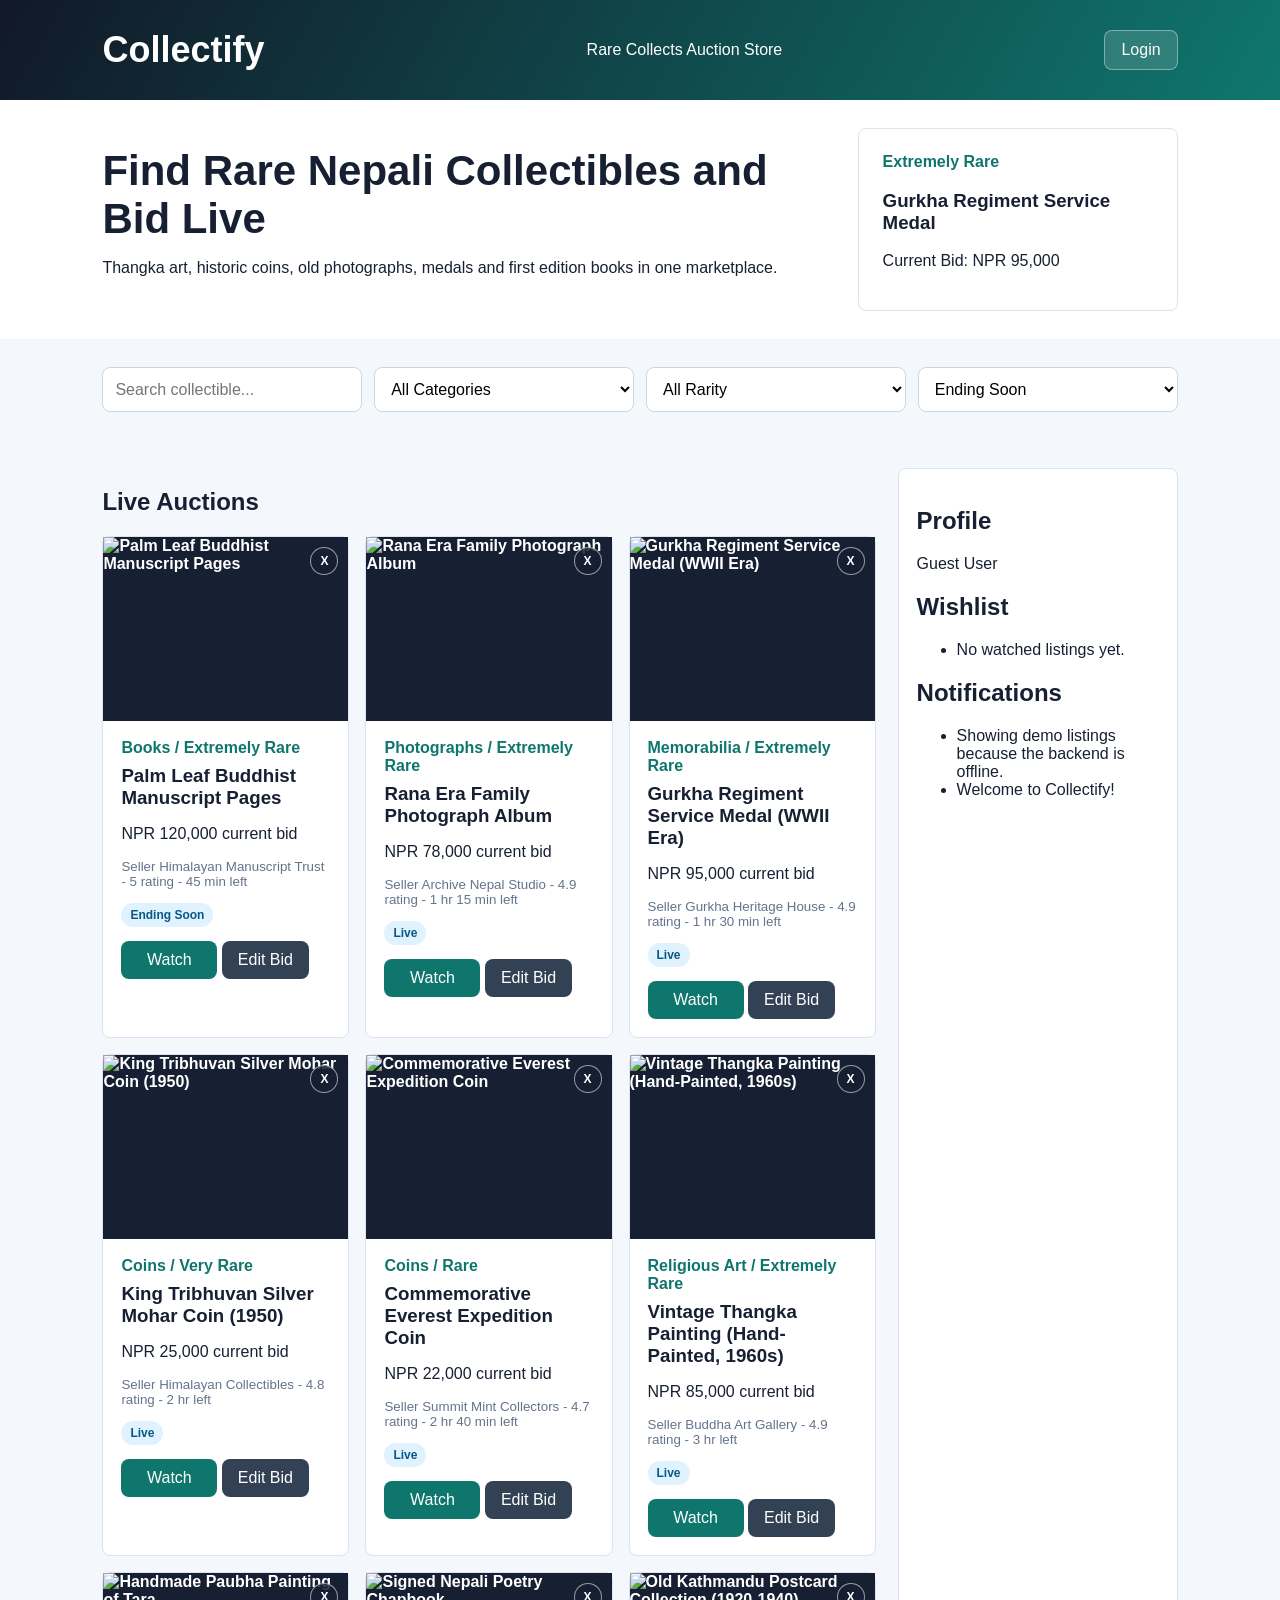
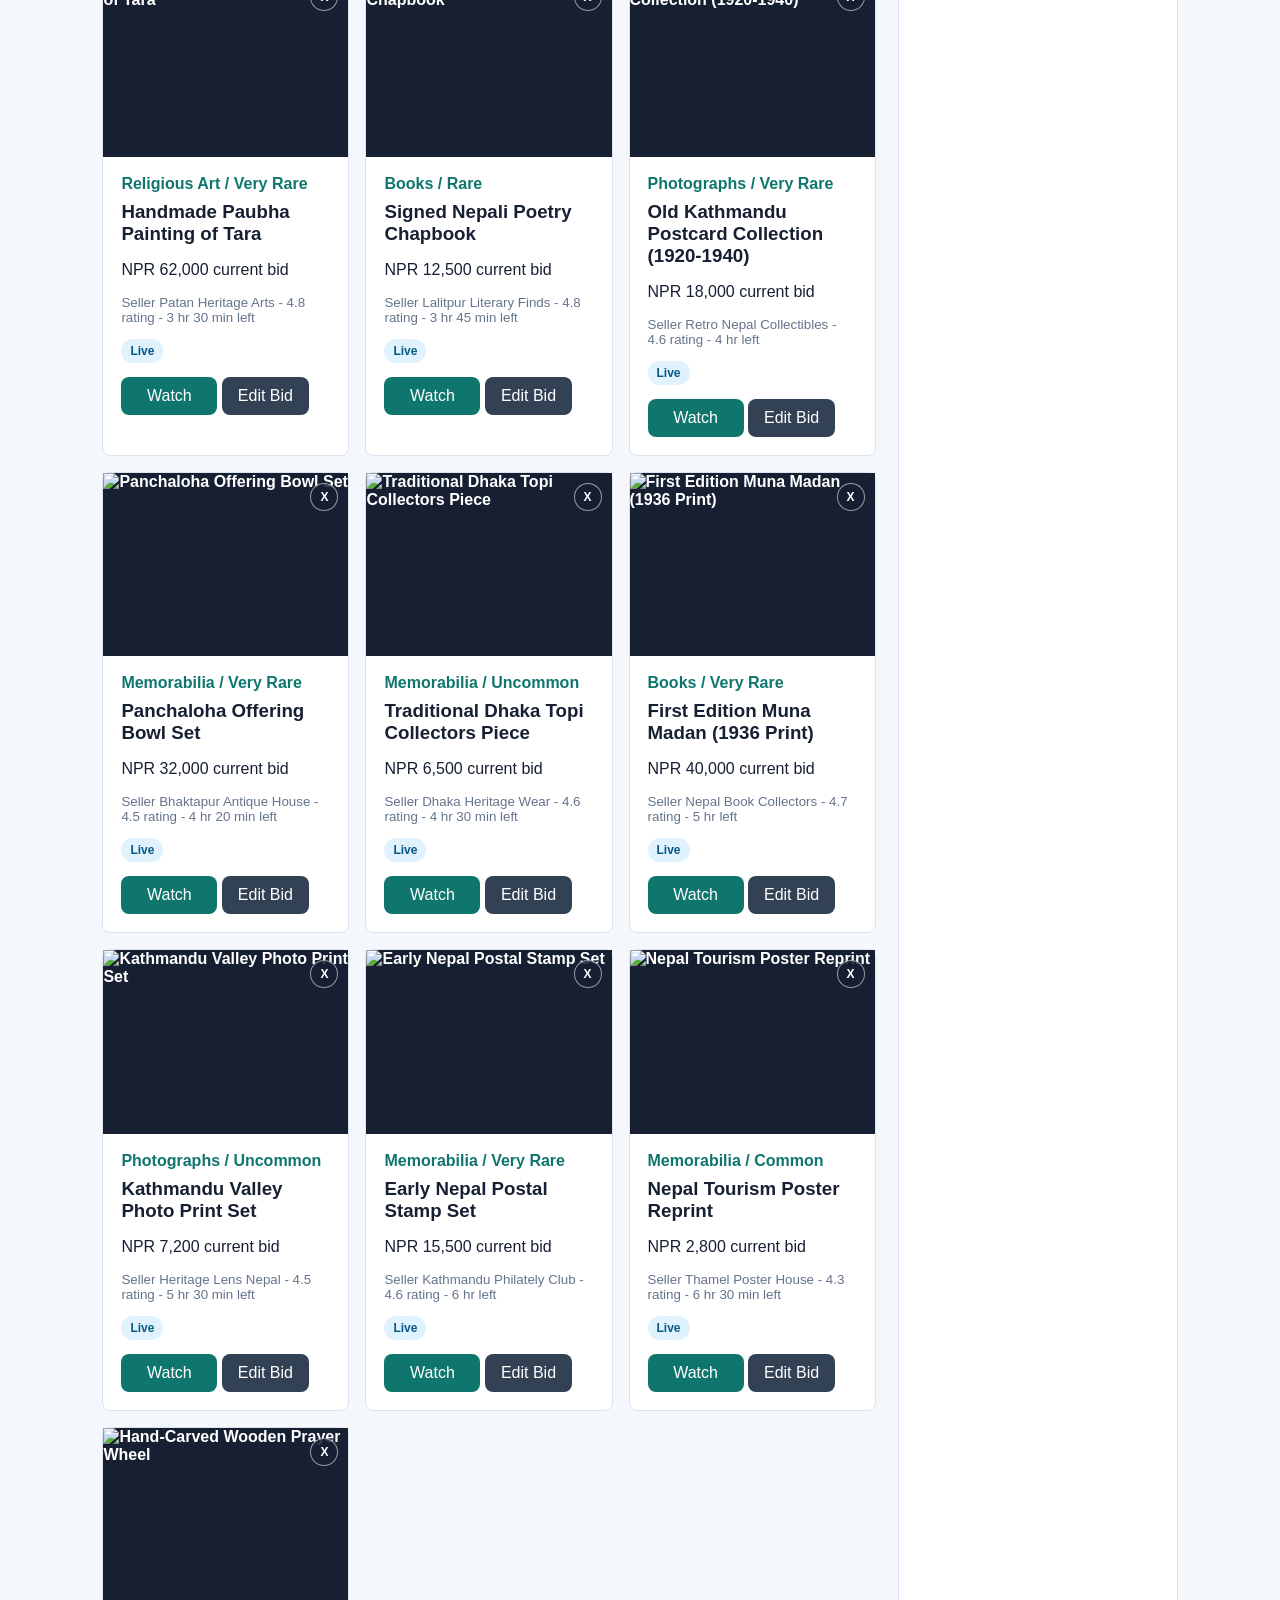
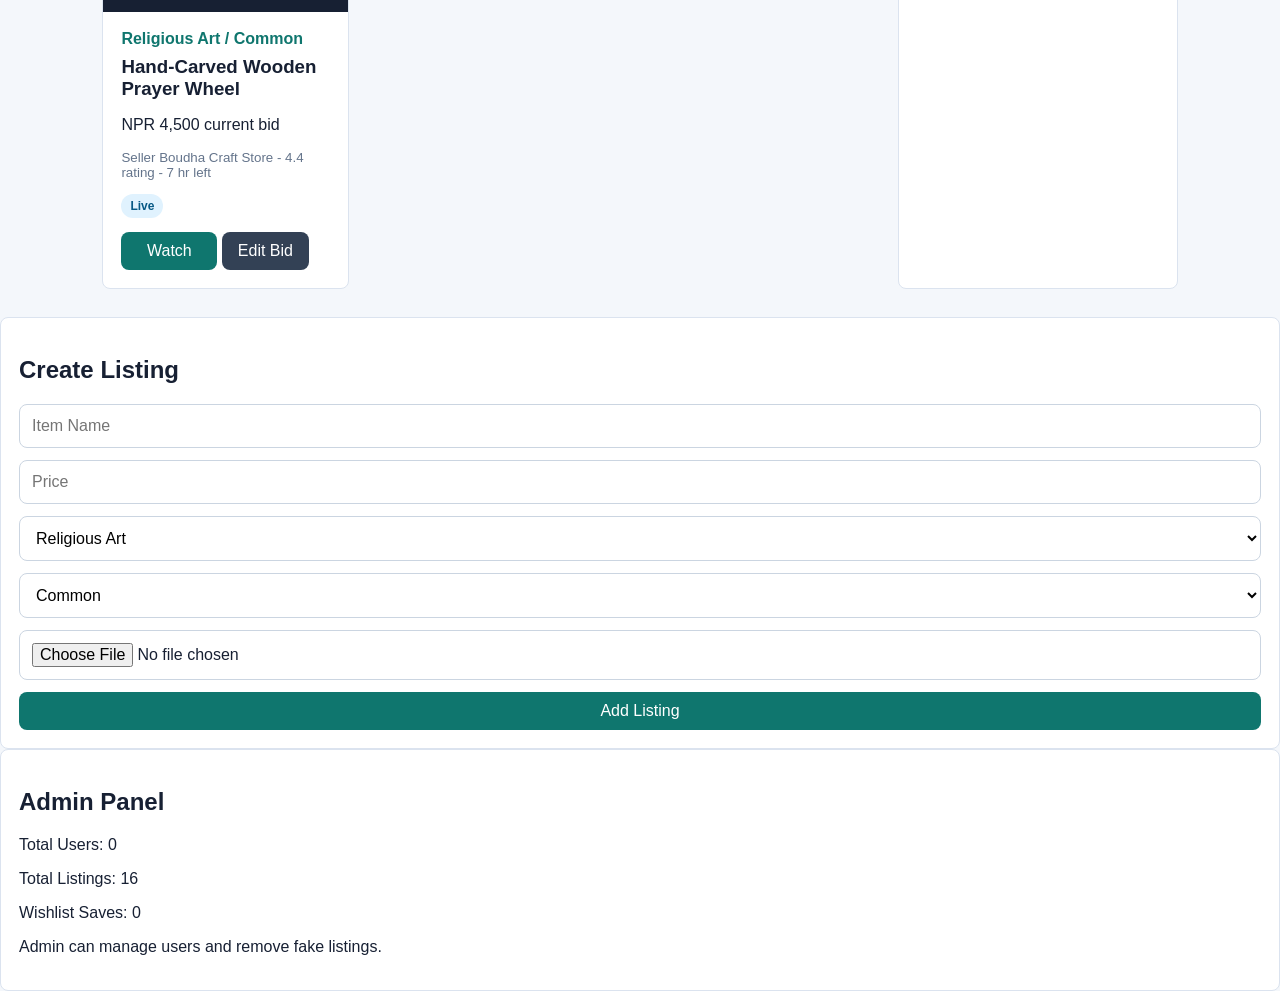
==== index.html @ 2f6dcc1e "Add logout and profile controls" ====
<!DOCTYPE html>
<html lang="en">
<head>
    <meta charset="UTF-8">
    <meta name="viewport" content="width=device-width, initial-scale=1.0">
    <title>Collectify - Rare Collects</title>

    <link rel="stylesheet" href="style.css">
</head>
<body>

    <header>
        <h1>Collectify</h1>
        <p>Rare Collects Auction Store</p>
        <div class="header-actions">
            <a class="nav-link" id="authLink" href="auth.html">Login</a>
            <button class="nav-link logout-button" id="logoutButton" type="button" onclick="logoutUser()" hidden>
                Logout
            </button>
        </div>
    </header>

    <section class="hero">
        <div>
            <h2>Find Rare Nepali Collectibles and Bid Live</h2>
            <p>Thangka art, historic coins, old photographs, medals and first edition books in one marketplace.</p>
        </div>

        <div class="hero-card">
            <span>Extremely Rare</span>
            <h3>Gurkha Regiment Service Medal</h3>
            <p>Current Bid: NPR 95,000</p>
        </div>
    </section>

    <section class="filters">
        <input
            type="text"
            id="searchBox"
            placeholder="Search collectible..."
            onkeyup="showItems()"
        >

        <select id="categoryFilter" onchange="showItems()">
            <option value="All">All Categories</option>
            <option value="Religious Art">Religious Art</option>
            <option value="Coins">Coins</option>
            <option value="Photographs">Photographs</option>
            <option value="Memorabilia">Memorabilia</option>
            <option value="Books">Books</option>
        </select>

        <select id="rarityFilter" onchange="showItems()">
            <option value="All">All Rarity</option>
            <option value="Common">Common</option>
            <option value="Uncommon">Uncommon</option>
            <option value="Rare">Rare</option>
            <option value="Very Rare">Very Rare</option>
            <option value="Extremely Rare">Extremely Rare</option>
        </select>

        <select id="sortFilter" onchange="showItems()">
            <option value="endingSoon">Ending Soon</option>
            <option value="highestBid">Highest Bid</option>
            <option value="topRated">Top Rated Seller</option>
        </select>
    </section>

    <main>
        <section>
            <h2>Live Auctions</h2>
            <div id="itemList" class="grid"></div>
        </section>

        <aside>
            <h2>Profile</h2>
            <p id="profile">Guest User</p>

            <h2>Wishlist</h2>
            <ul id="wishlist"></ul>

            <h2>Notifications</h2>
            <ul id="notifications">
                <li>Welcome to Collectify!</li>
            </ul>
        </aside>
    </main>

    <section class="form-section">
        <h2>Create Listing</h2>

        <form id="listingForm">
            <input
                type="text"
                id="name"
                placeholder="Item Name"
                required
            >

            <input
                type="number"
                id="price"
                placeholder="Price"
                required
            >

            <select id="category">
                <option value="Religious Art">Religious Art</option>
                <option value="Coins">Coins</option>
                <option value="Photographs">Photographs</option>
                <option value="Memorabilia">Memorabilia</option>
                <option value="Books">Books</option>
            </select>

            <select id="rarity">
                <option value="Common">Common</option>
                <option value="Uncommon">Uncommon</option>
                <option value="Rare">Rare</option>
                <option value="Very Rare">Very Rare</option>
                <option value="Extremely Rare">Extremely Rare</option>
            </select>

            <input
                type="file"
                id="image"
                accept="image/*"
            >

            <button type="button" onclick="addItem()">
                Add Listing
            </button>
        </form>
    </section>

    <section class="admin">
        <h2>Admin Panel</h2>
        <p>Total Users: <span id="totalUsers">0</span></p>
        <p>Total Listings: <span id="totalListings">0</span></p>
        <p>Wishlist Saves: <span id="totalWishlist">0</span></p>
        <p>Admin can manage users and remove fake listings.</p>
    </section>

    <div class="modal-backdrop" id="detailModal" aria-hidden="true">
        <section class="detail-modal" role="dialog" aria-modal="true" aria-labelledby="detailTitle">
            <button class="modal-close" type="button" onclick="closeDetailModal()" aria-label="Close item details">
                X
            </button>
            <div id="detailContent"></div>
        </section>
    </div>

    <div class="modal-backdrop" id="confirmModal" aria-hidden="true">
        <section class="confirm-modal" role="dialog" aria-modal="true" aria-labelledby="confirmTitle">
            <h2 id="confirmTitle">Remove Listing?</h2>
            <p id="confirmMessage">This listing will be removed from collections.</p>
            <div class="confirm-actions">
                <button class="text-button" type="button" onclick="closeConfirmModal()">Cancel</button>
                <button class="danger-button" type="button" onclick="confirmRemoveListing()">Remove</button>
            </div>
        </section>
    </div>

    <script src="app.js"></script>

</body>
</html>
---- style.css ----
* {
  box-sizing: border-box;
}

body {
  margin: 0;
  font-family: Arial, sans-serif;
  background: #f4f7fb;
  color: #172033;
}

header {
  padding: 25px 8%;
  background: linear-gradient(120deg, #111827, #0f766e);
  color: white;
  display: flex;
  justify-content: space-between;
  align-items: center;
  flex-wrap: wrap;
}

header h1 {
  margin: 0;
  font-size: 36px;
}

button,
input,
select {
  border: 0;
  border-radius: 8px;
  font: inherit;
}

button {
  background: #0f766e;
  color: white;
  cursor: pointer;
  padding: 10px 16px;
}

button:hover,
button:focus {
  filter: brightness(0.94);
}

.danger-button {
  background: #b91c1c;
}

.text-button {
  background: transparent;
  color: #0f766e;
  justify-self: start;
  padding: 0;
}

.nav-link {
  background: rgba(255, 255, 255, 0.14);
  border: 1px solid rgba(255, 255, 255, 0.38);
  border-radius: 8px;
  color: white;
  padding: 10px 16px;
  text-decoration: none;
}

.header-actions {
  display: flex;
  gap: 10px;
}

.logout-button {
  font: inherit;
}

.hero,
.filters,
main,
.form-section,
.admin {
  padding: 28px 8%;
}

.hero {
  align-items: center;
  background: white;
  display: grid;
  gap: 22px;
  grid-template-columns: 1fr minmax(220px, 320px);
}

.hero h2 {
  font-size: 42px;
  margin: 0 0 12px;
}

.hero-card,
.item-card,
aside,
.form-section,
.admin {
  background: white;
  border: 1px solid #dbe3ef;
  border-radius: 8px;
}

.hero-card {
  padding: 24px;
}

.hero-card span,
.item-content span {
  color: #0f766e;
  font-weight: 700;
}

.filters {
  display: flex;
  gap: 12px;
}

.filters input,
.filters select,
form input,
form select {
  background: white;
  border: 1px solid #cbd5e1;
  padding: 12px;
  width: 100%;
}

main {
  display: grid;
  gap: 22px;
  grid-template-columns: 1fr 280px;
}

.grid {
  display: grid;
  gap: 16px;
  grid-template-columns: repeat(auto-fit, minmax(220px, 1fr));
}

.item-card {
  position: relative;
  transition: border-color 160ms ease, box-shadow 160ms ease, transform 160ms ease;
}

.item-card:hover,
.item-card:focus {
  border-color: #0f766e;
  box-shadow: 0 14px 30px rgba(15, 23, 42, 0.12);
  outline: none;
  transform: translateY(-2px);
}

.remove-item {
  align-items: center;
  background: rgba(23, 32, 51, 0.86);
  border: 1px solid rgba(255, 255, 255, 0.55);
  border-radius: 999px;
  display: flex;
  font-size: 12px;
  font-weight: 700;
  height: 28px;
  justify-content: center;
  line-height: 1;
  padding: 0;
  position: absolute;
  right: 10px;
  top: 10px;
  width: 28px;
  z-index: 4;
}

.remove-item:hover,
.remove-item:focus {
  background: #b91c1c;
}

.item-image {
  aspect-ratio: 4 / 3;
  align-items: center;
  background: #172033;
  color: white;
  display: flex;
  font-weight: 700;
  justify-content: center;
  width: 100%;
}

.item-image img {
  height: 100%;
  object-fit: cover;
  width: 100%;
}

.item-content,
aside,
.form-section,
.admin {
  padding: 18px;
}

.item-content h3 {
  margin: 8px 0;
}

.item-content small {
  color: #64748b;
  display: block;
  margin-bottom: 14px;
}

.edit-price-button {
  background: #334155;
}

.item-meta {
  display: flex;
  margin-bottom: 14px;
}

.item-meta span,
.detail-status {
  background: #e0f2fe;
  border-radius: 999px;
  color: #075985;
  font-size: 12px;
  font-weight: 700;
  padding: 5px 9px;
}

.empty-state {
  background: white;
  border: 1px dashed #cbd5e1;
  border-radius: 8px;
  color: #64748b;
  grid-column: 1 / -1;
  padding: 28px;
  text-align: center;
}

.empty-state h3 {
  color: #172033;
  margin: 0 0 6px;
}

.empty-state p {
  margin: 0;
}

.watch-action {
  display: inline-block;
  position: relative;
}

.watch-button {
  min-width: 96px;
}

.watch-button.watched {
  background: #172033;
}

.watch-info {
  background: #172033;
  border: 1px solid rgba(255, 255, 255, 0.12);
  border-radius: 8px;
  bottom: calc(100% + 10px);
  box-shadow: 0 16px 35px rgba(15, 23, 42, 0.24);
  color: white;
  display: grid;
  gap: 5px;
  left: 0;
  min-width: 230px;
  opacity: 0;
  padding: 12px;
  pointer-events: none;
  position: absolute;
  transform: translateY(6px);
  transition: opacity 160ms ease, transform 160ms ease;
  visibility: hidden;
  z-index: 5;
}

.watch-info span {
  color: #cbd5e1;
  font-size: 13px;
}

.watch-action:hover .watch-info,
.watch-action:focus-within .watch-info {
  opacity: 1;
  transform: translateY(0);
  visibility: visible;
}

.wishlist-entry {
  align-items: start;
  display: grid;
  gap: 8px;
  grid-template-columns: 1fr auto;
  margin-bottom: 10px;
}

.wishlist-entry strong,
.wishlist-entry span {
  display: block;
}

.wishlist-entry span {
  color: #64748b;
  font-size: 13px;
}

.wishlist-remove {
  background: #e2e8f0;
  color: #172033;
  font-size: 12px;
  padding: 6px 8px;
}

.wishlist-remove:hover,
.wishlist-remove:focus {
  background: #fecaca;
  color: #7f1d1d;
}

.modal-backdrop {
  align-items: center;
  background: rgba(15, 23, 42, 0.54);
  display: none;
  inset: 0;
  justify-content: center;
  padding: 24px;
  position: fixed;
  z-index: 20;
}

.modal-backdrop.active {
  display: flex;
}

.detail-modal,
.confirm-modal {
  background: white;
  border-radius: 8px;
  box-shadow: 0 24px 70px rgba(15, 23, 42, 0.32);
  max-height: calc(100vh - 48px);
  overflow: auto;
  position: relative;
  width: min(860px, 100%);
}

.confirm-modal {
  padding: 24px;
  width: min(420px, 100%);
}

.modal-close {
  align-items: center;
  background: rgba(23, 32, 51, 0.88);
  border-radius: 999px;
  display: flex;
  height: 32px;
  justify-content: center;
  padding: 0;
  position: absolute;
  right: 12px;
  top: 12px;
  width: 32px;
  z-index: 2;
}

.detail-grid {
  display: grid;
  grid-template-columns: minmax(240px, 1fr) 1fr;
}

.detail-image {
  align-items: center;
  background: #172033;
  color: white;
  display: flex;
  font-weight: 700;
  justify-content: center;
  min-height: 360px;
}

.detail-image img {
  height: 100%;
  object-fit: cover;
  width: 100%;
}

.detail-body {
  padding: 30px;
}

.detail-body h2 {
  margin: 12px 0 8px;
}

.detail-body dl {
  display: grid;
  gap: 12px;
  margin: 22px 0;
}

.detail-body dl div {
  border-bottom: 1px solid #e2e8f0;
  display: flex;
  justify-content: space-between;
  padding-bottom: 10px;
}

.detail-body dt {
  color: #64748b;
}

.detail-body dd {
  font-weight: 700;
  margin: 0;
  text-align: right;
}

.confirm-actions {
  display: flex;
  gap: 12px;
  justify-content: flex-end;
  margin-top: 22px;
}

form {
  display: grid;
  gap: 12px;
}

.auth-layout {
  display: block;
  margin: 0 auto;
  max-width: 560px;
}

.auth-panel {
  background: white;
  border: 1px solid #dbe3ef;
  border-radius: 8px;
  padding: 22px;
}

.auth-tabs {
  background: #e2e8f0;
  border-radius: 8px;
  display: grid;
  gap: 4px;
  grid-template-columns: repeat(2, 1fr);
  margin-bottom: 20px;
  padding: 4px;
}

.auth-tab {
  background: transparent;
  color: #475569;
}

.auth-tab.active {
  background: white;
  color: #0f766e;
}

.auth-form {
  display: none;
}

.auth-form.active {
  display: grid;
}

.auth-switch {
  color: #64748b;
  margin: 4px 0 0;
}

.auth-switch .text-button {
  display: inline;
  margin-left: 4px;
}

.auth-message {
  margin: 0 8% 28px;
}

@media (max-width: 760px) {
  .hero,
  main,
  .auth-layout {
    grid-template-columns: 1fr;
  }

  .filters {
    flex-direction: column;
  }

  .detail-grid {
    grid-template-columns: 1fr;
  }

  .detail-image {
    min-height: 240px;
  }
}
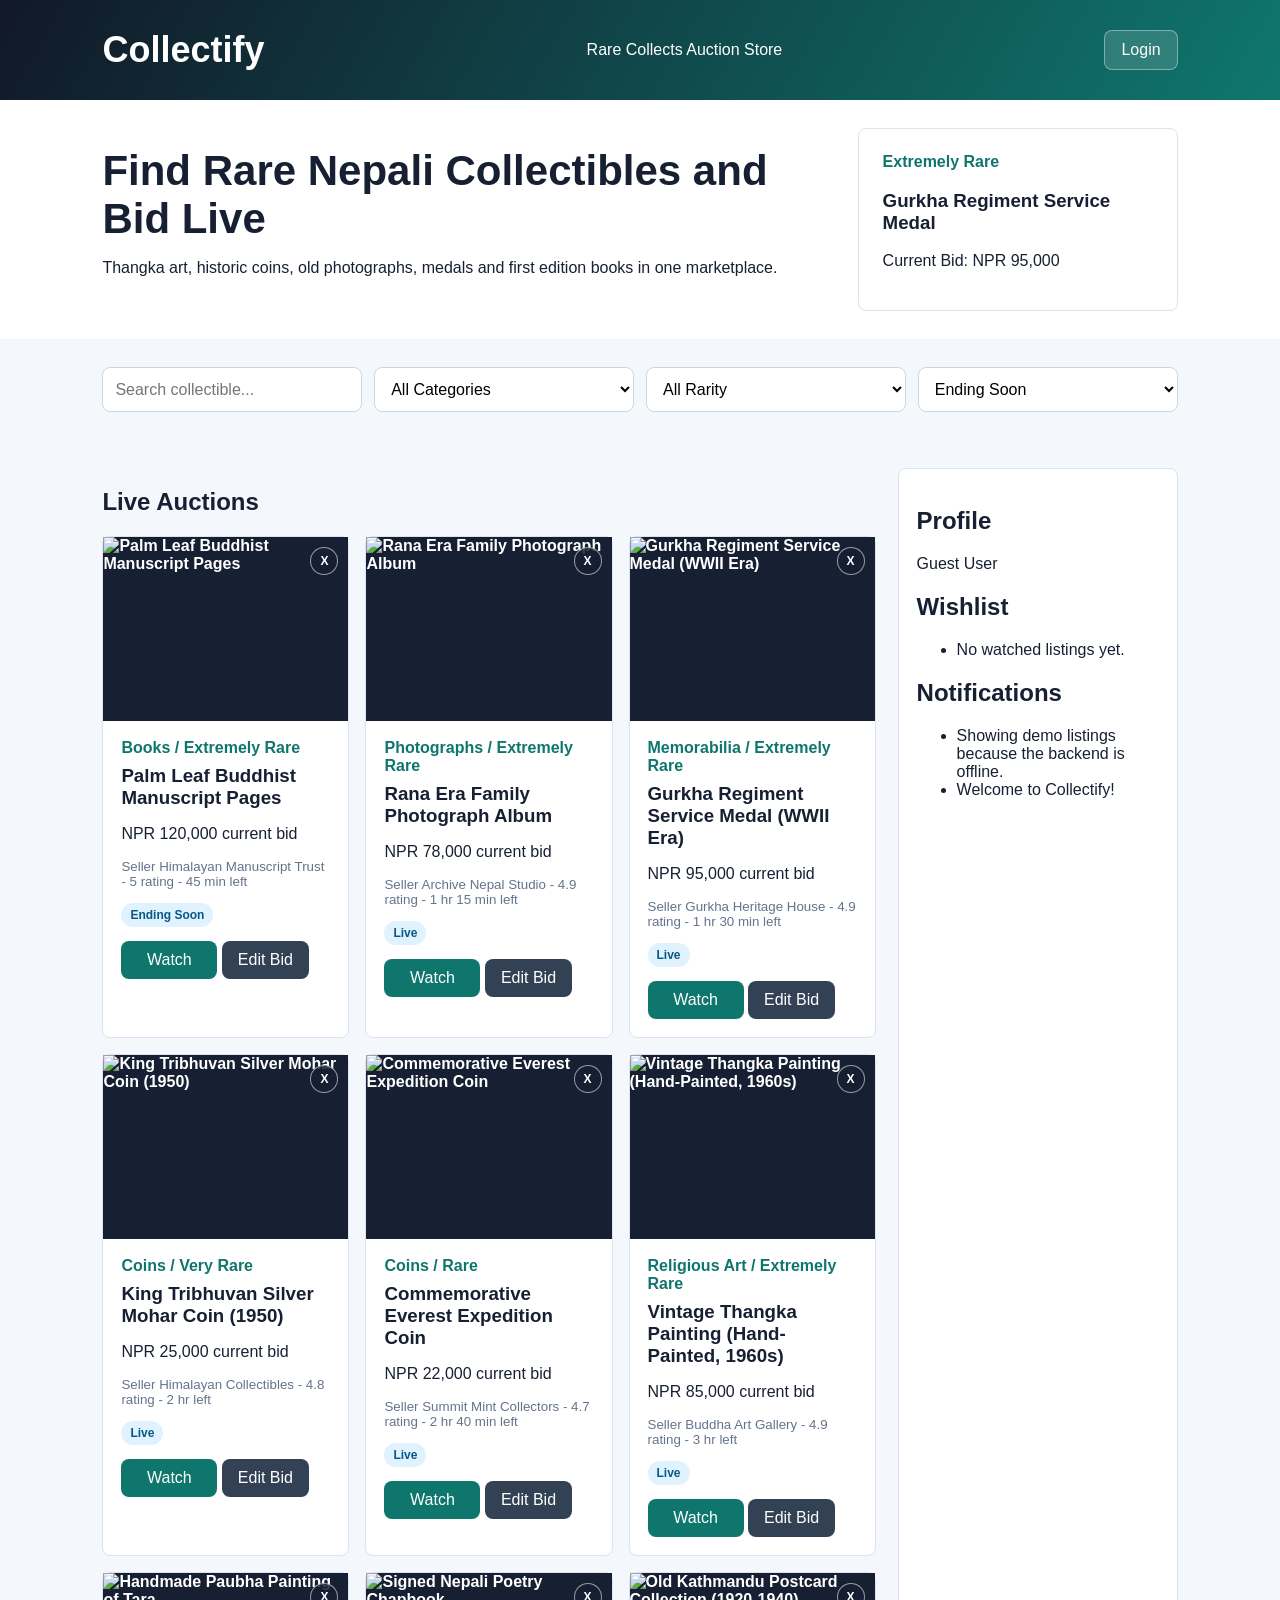
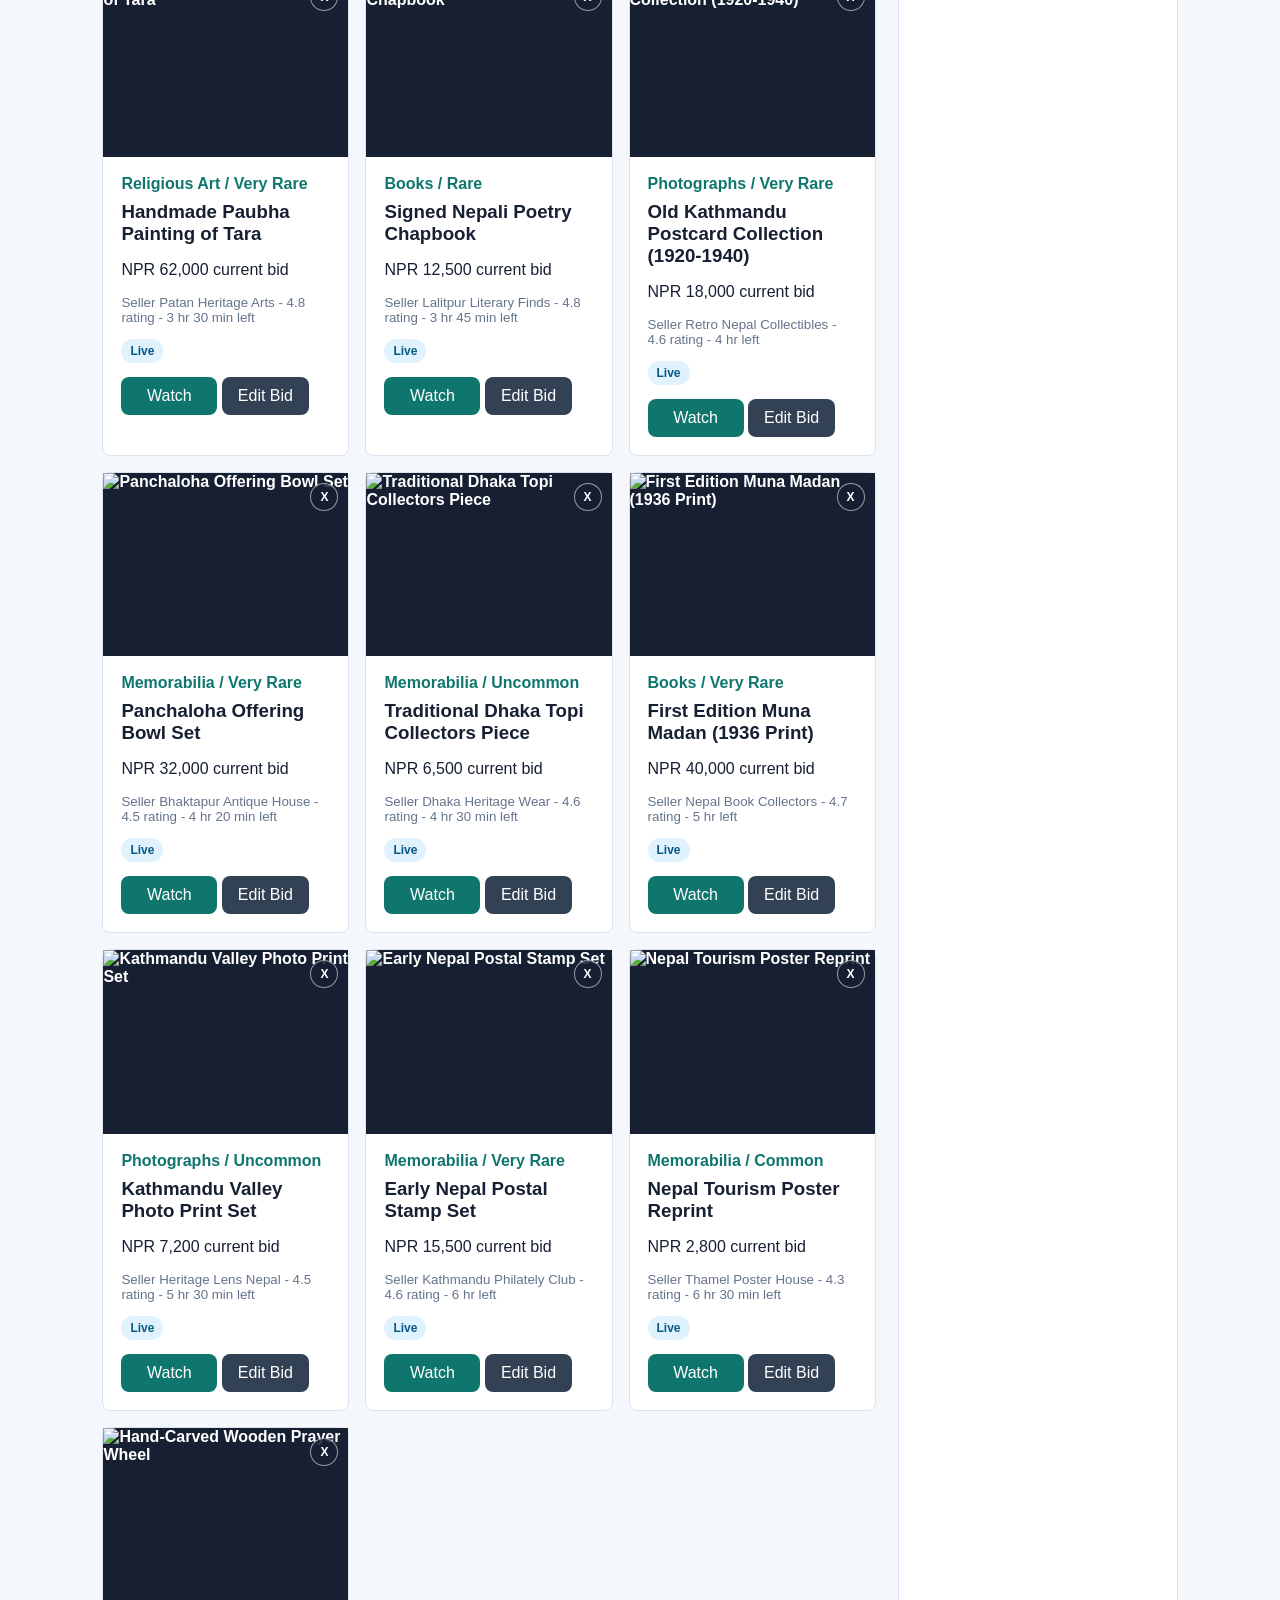
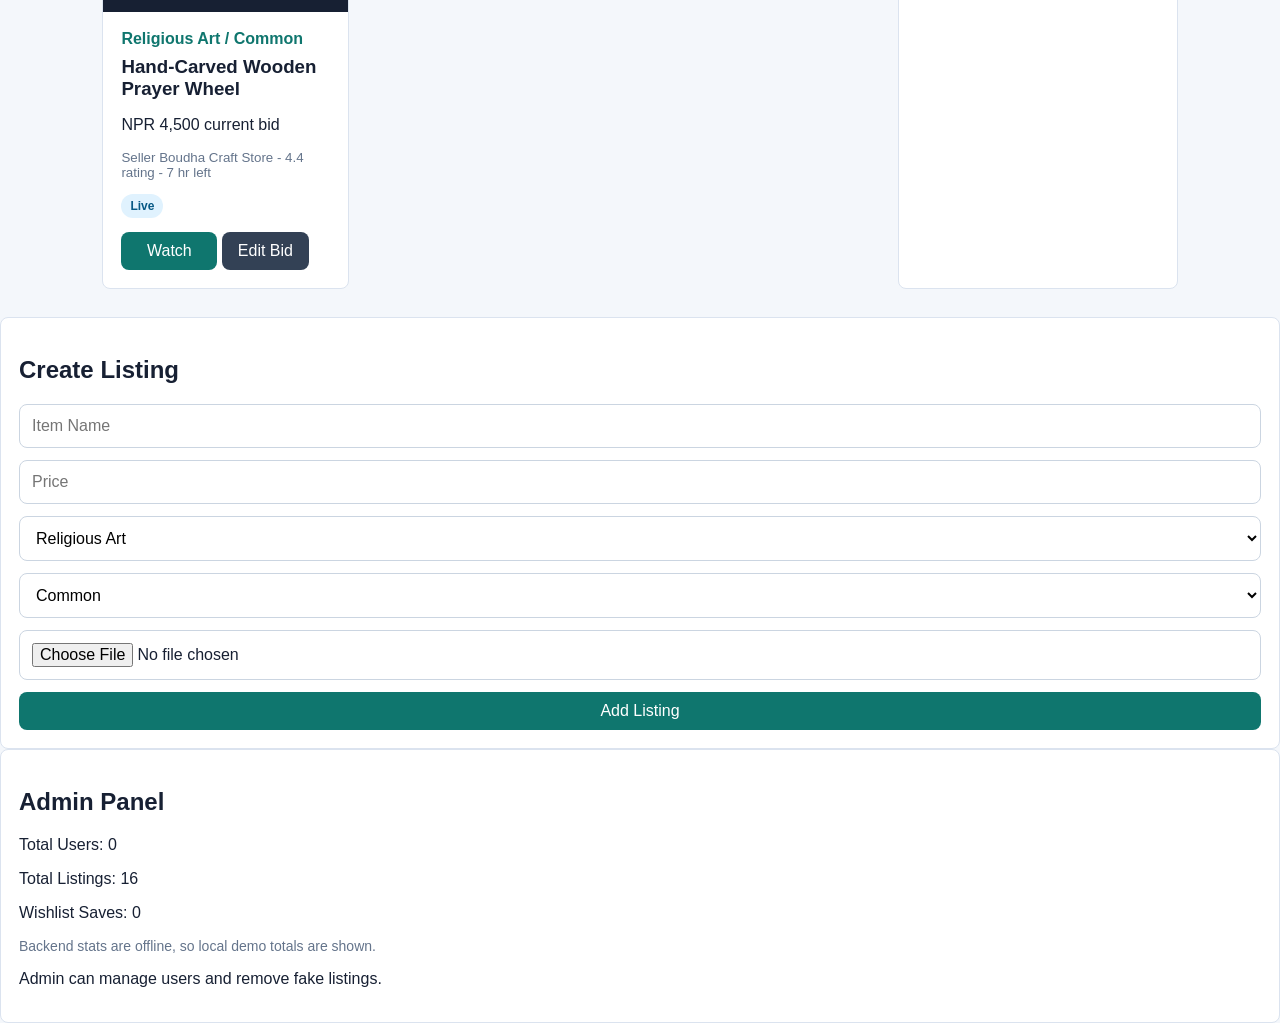
==== commit f6c84988: "Improve admin permission messages" ====
--- a/index.html
+++ b/index.html
@@ -137,6 +137,7 @@
         <p>Total Users: <span id="totalUsers">0</span></p>
         <p>Total Listings: <span id="totalListings">0</span></p>
         <p>Wishlist Saves: <span id="totalWishlist">0</span></p>
+        <p id="adminStatus">Log in as admin to view protected dashboard totals.</p>
         <p>Admin can manage users and remove fake listings.</p>
     </section>
 
--- a/style.css
+++ b/style.css
@@ -492,6 +492,11 @@
   margin: 0 8% 28px;
 }
 
+#adminStatus {
+  color: #64748b;
+  font-size: 14px;
+}
+
 @media (max-width: 760px) {
   .hero,
   main,
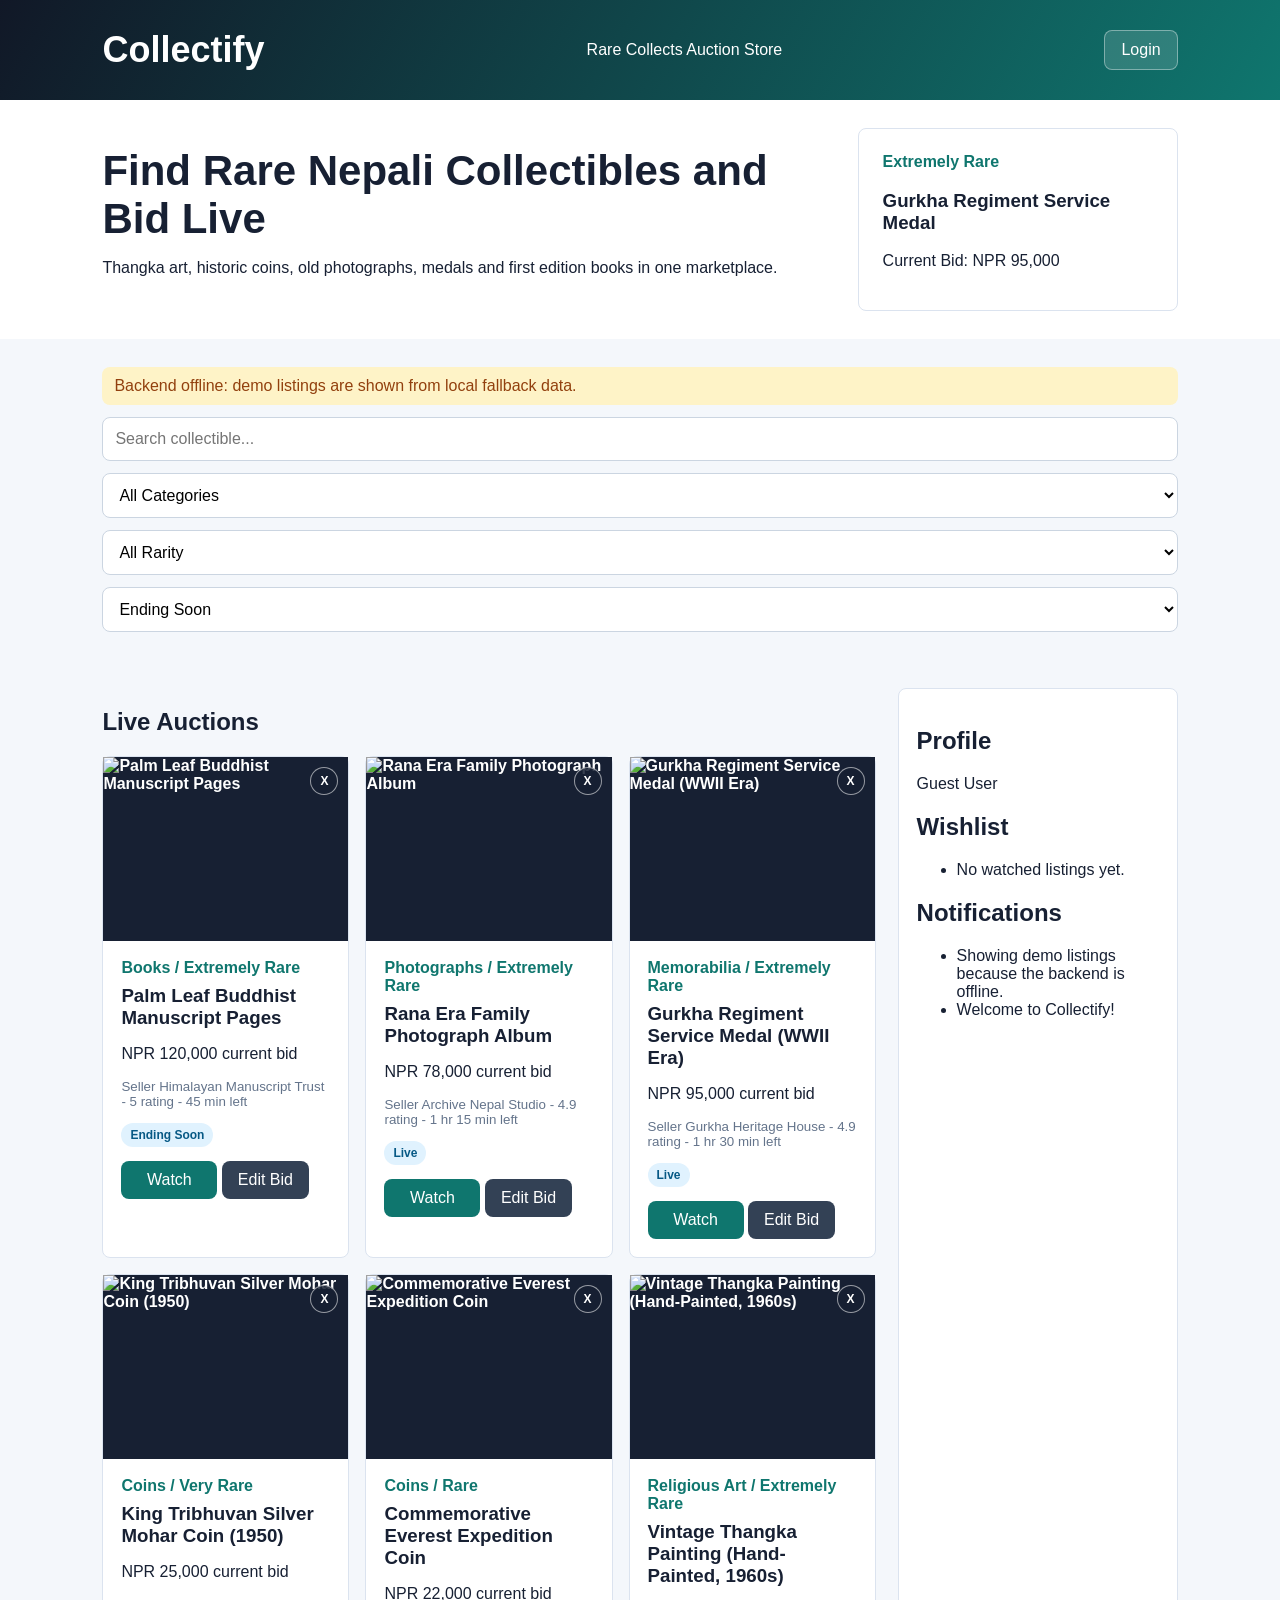
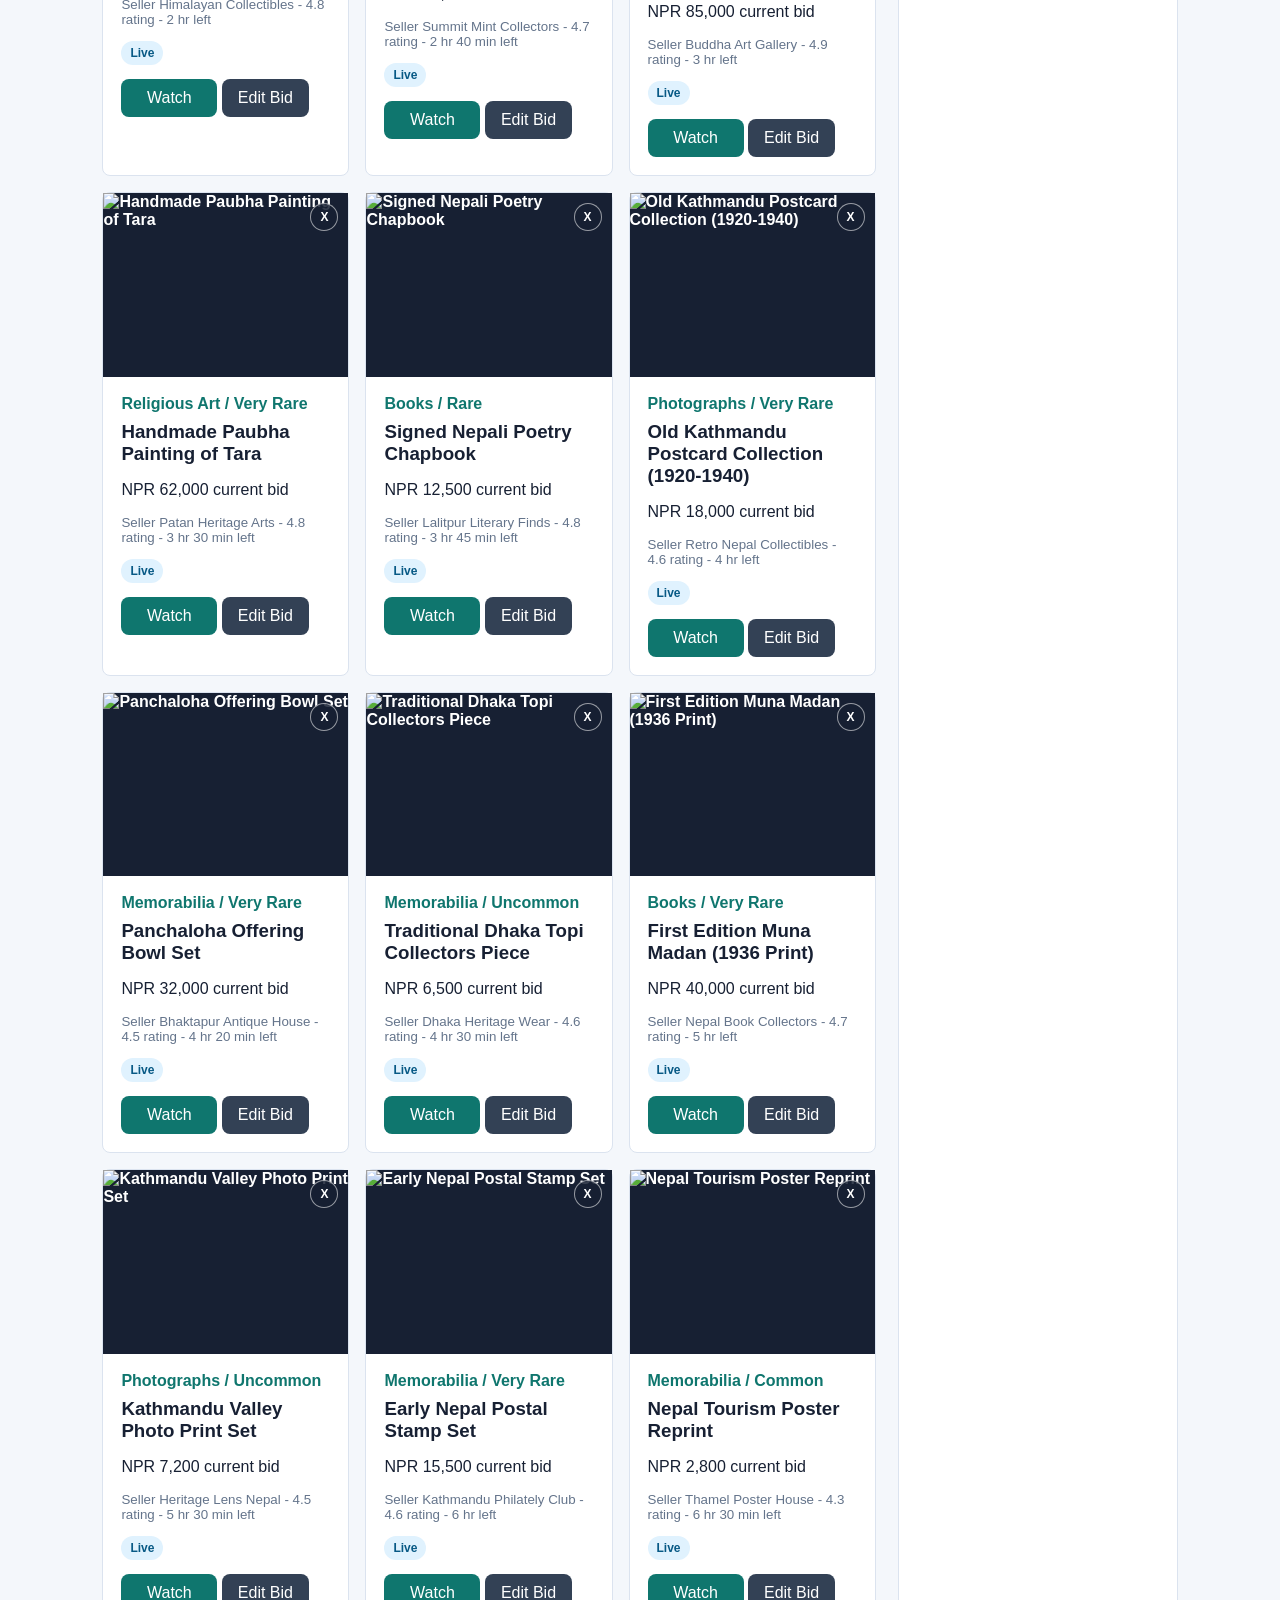
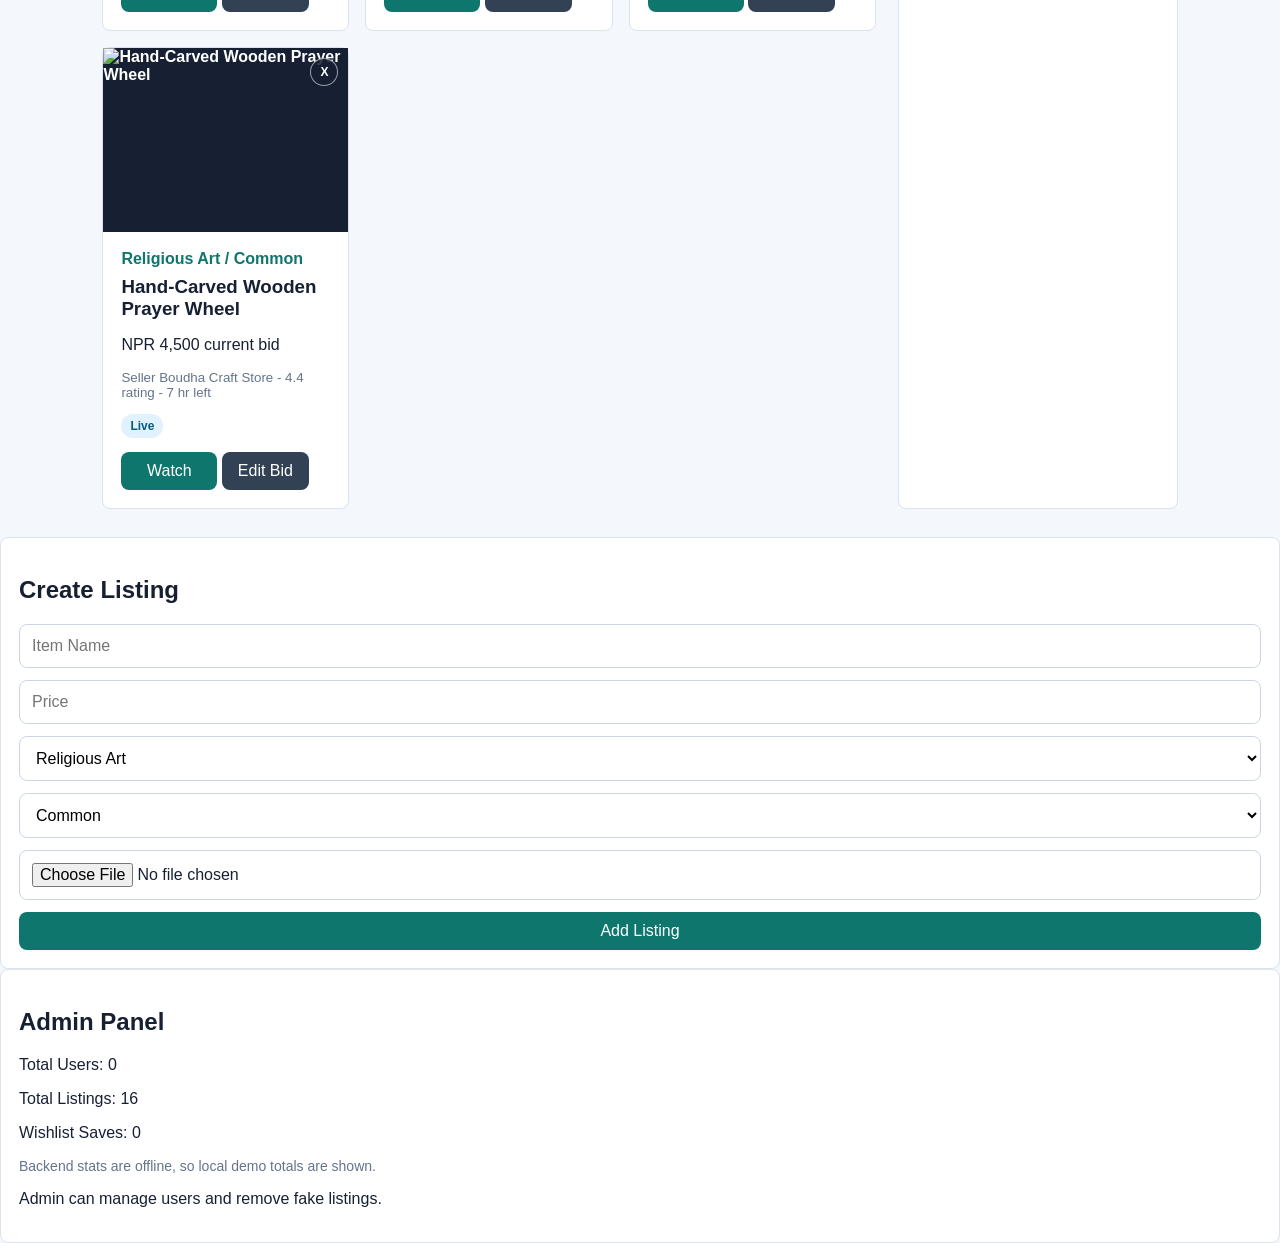
==== commit c7be2f2d: "Add backend connection status" ====
--- a/index.html
+++ b/index.html
@@ -34,6 +34,8 @@
     </section>
 
     <section class="filters">
+        <p class="api-status" id="apiStatus">Checking backend connection...</p>
+
         <input
             type="text"
             id="searchBox"
--- a/style.css
+++ b/style.css
@@ -116,7 +116,28 @@
 
 .filters {
   display: flex;
+  align-items: center;
+  flex-wrap: wrap;
   gap: 12px;
+}
+
+.api-status {
+  background: #e2e8f0;
+  border-radius: 8px;
+  color: #475569;
+  flex-basis: 100%;
+  margin: 0;
+  padding: 10px 12px;
+}
+
+.api-status.connected {
+  background: #dcfce7;
+  color: #166534;
+}
+
+.api-status.offline {
+  background: #fef3c7;
+  color: #92400e;
 }
 
 .filters input,
@@ -450,6 +471,17 @@
   padding: 22px;
 }
 
+.demo-account {
+  background: #ecfdf5;
+  border: 1px solid #99f6e4;
+  border-radius: 8px;
+  color: #115e59;
+  display: grid;
+  gap: 4px;
+  margin-bottom: 16px;
+  padding: 12px;
+}
+
 .auth-tabs {
   background: #e2e8f0;
   border-radius: 8px;
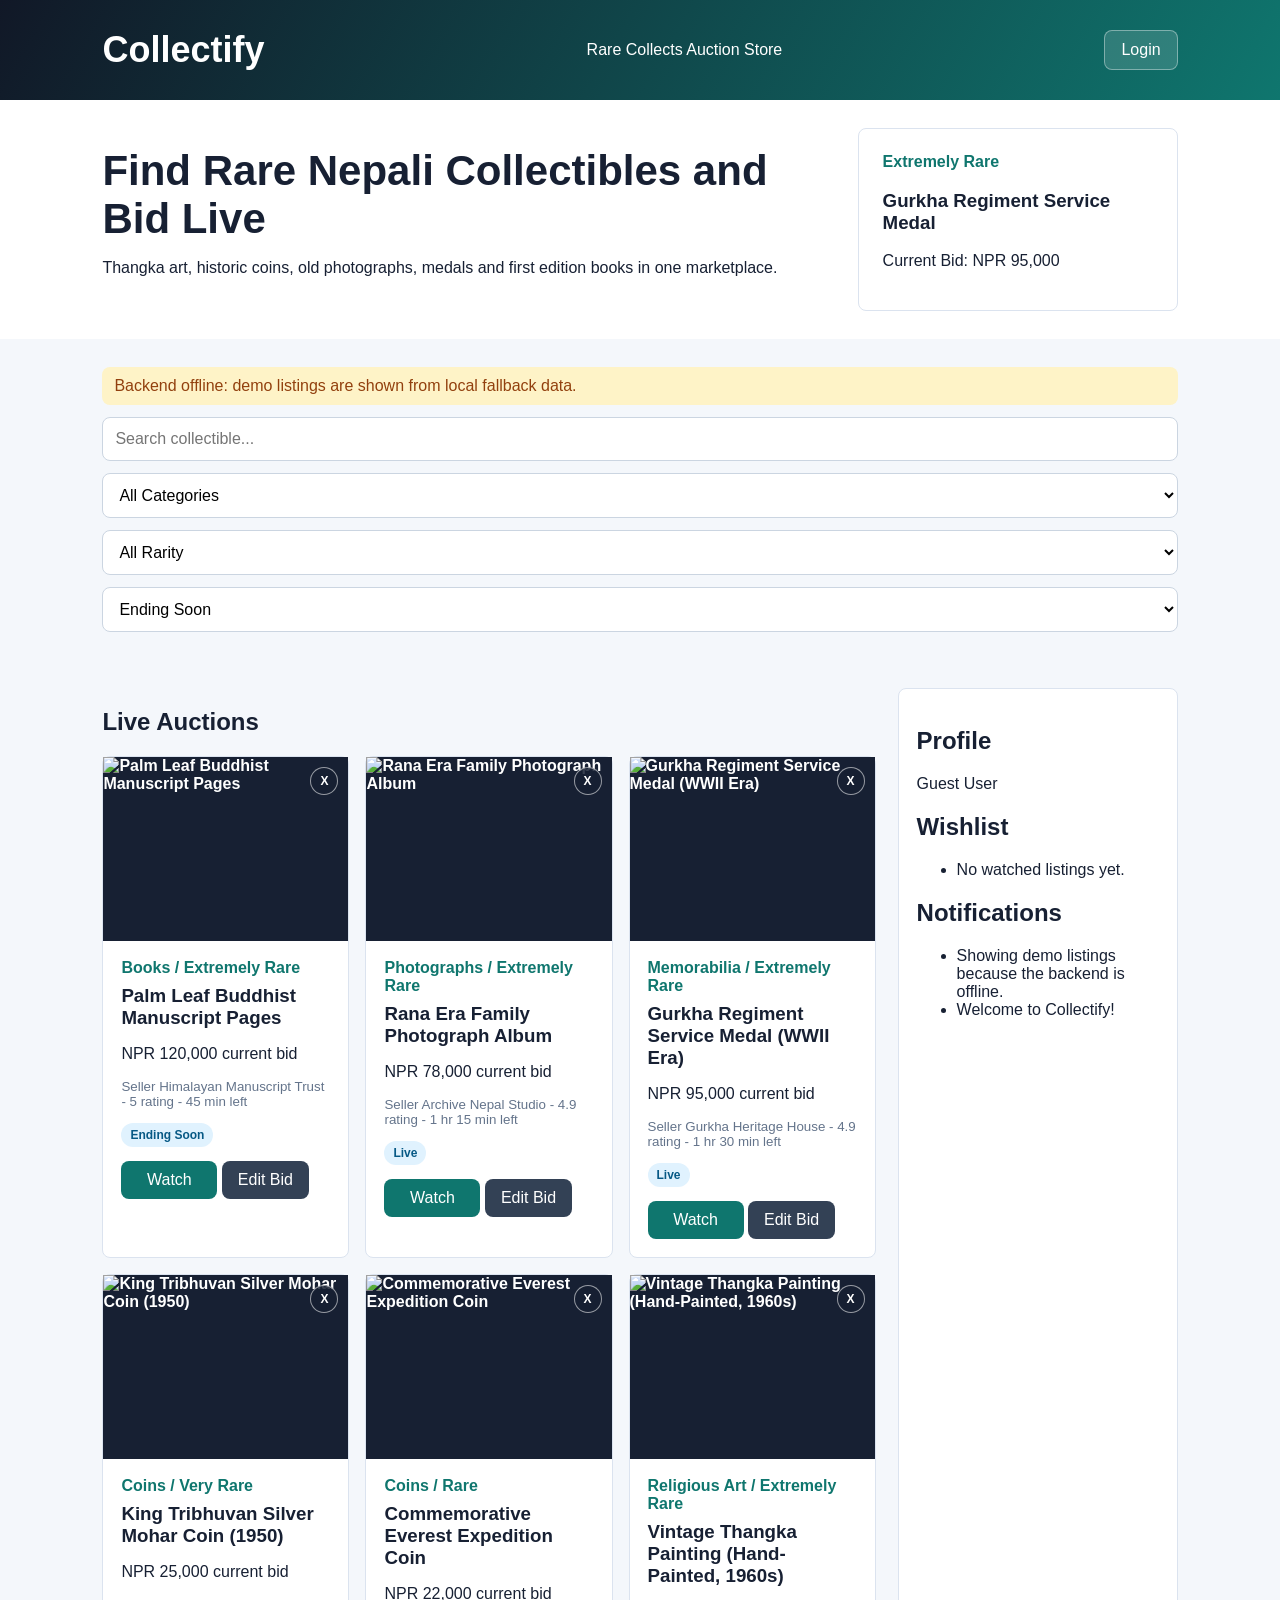
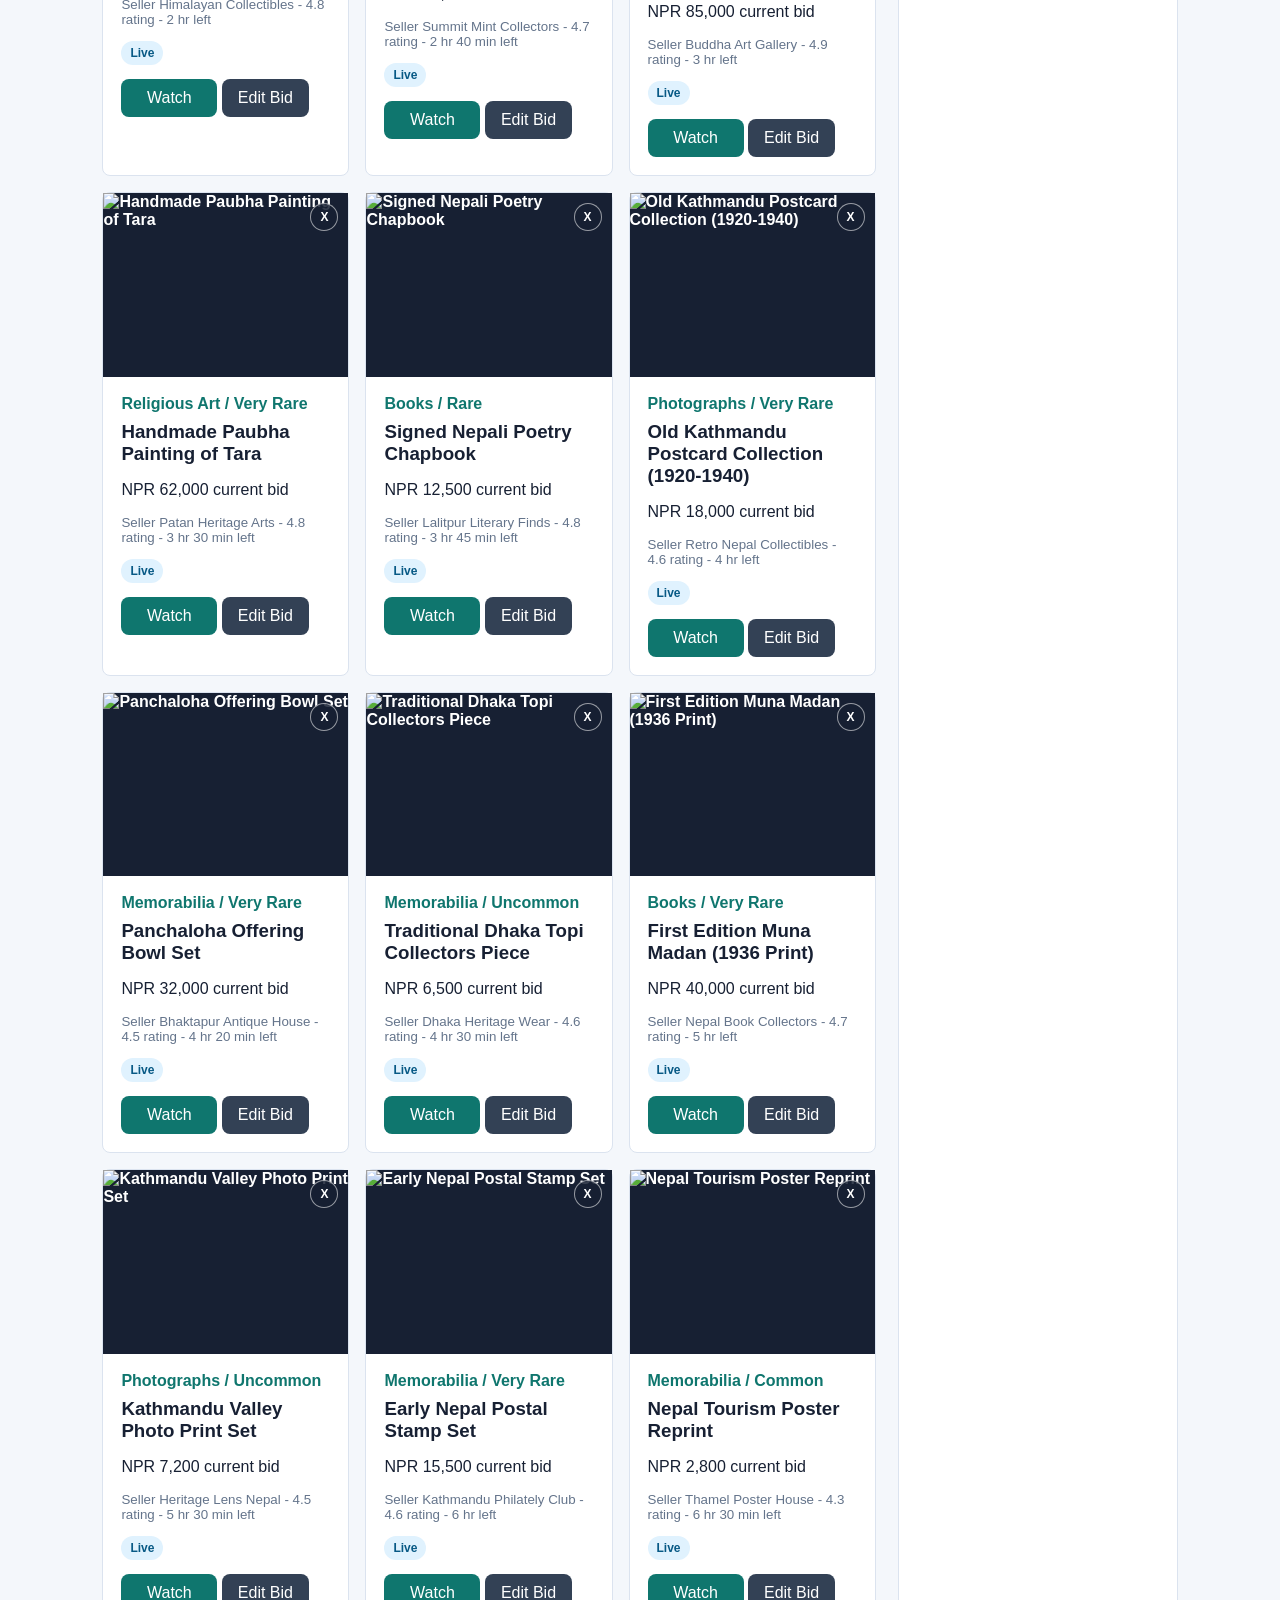
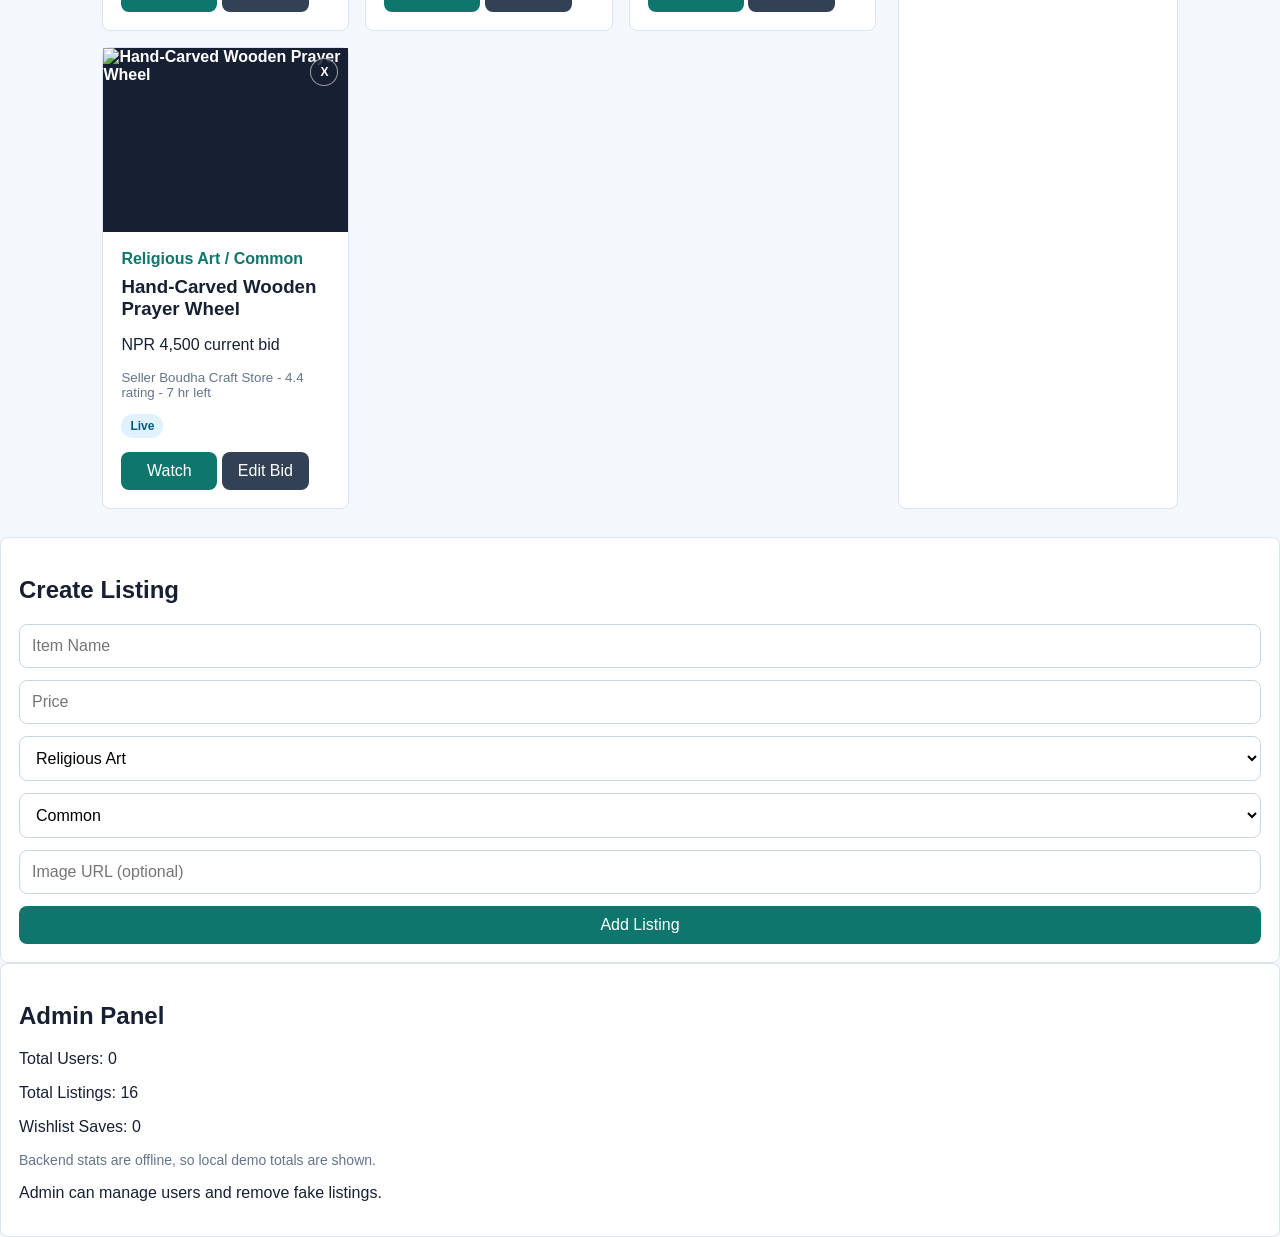
==== commit ea161497: "Add listing image URL support" ====
--- a/index.html
+++ b/index.html
@@ -123,9 +123,9 @@
             </select>
 
             <input
-                type="file"
-                id="image"
-                accept="image/*"
+                type="url"
+                id="imageUrl"
+                placeholder="Image URL (optional)"
             >
 
             <button type="button" onclick="addItem()">
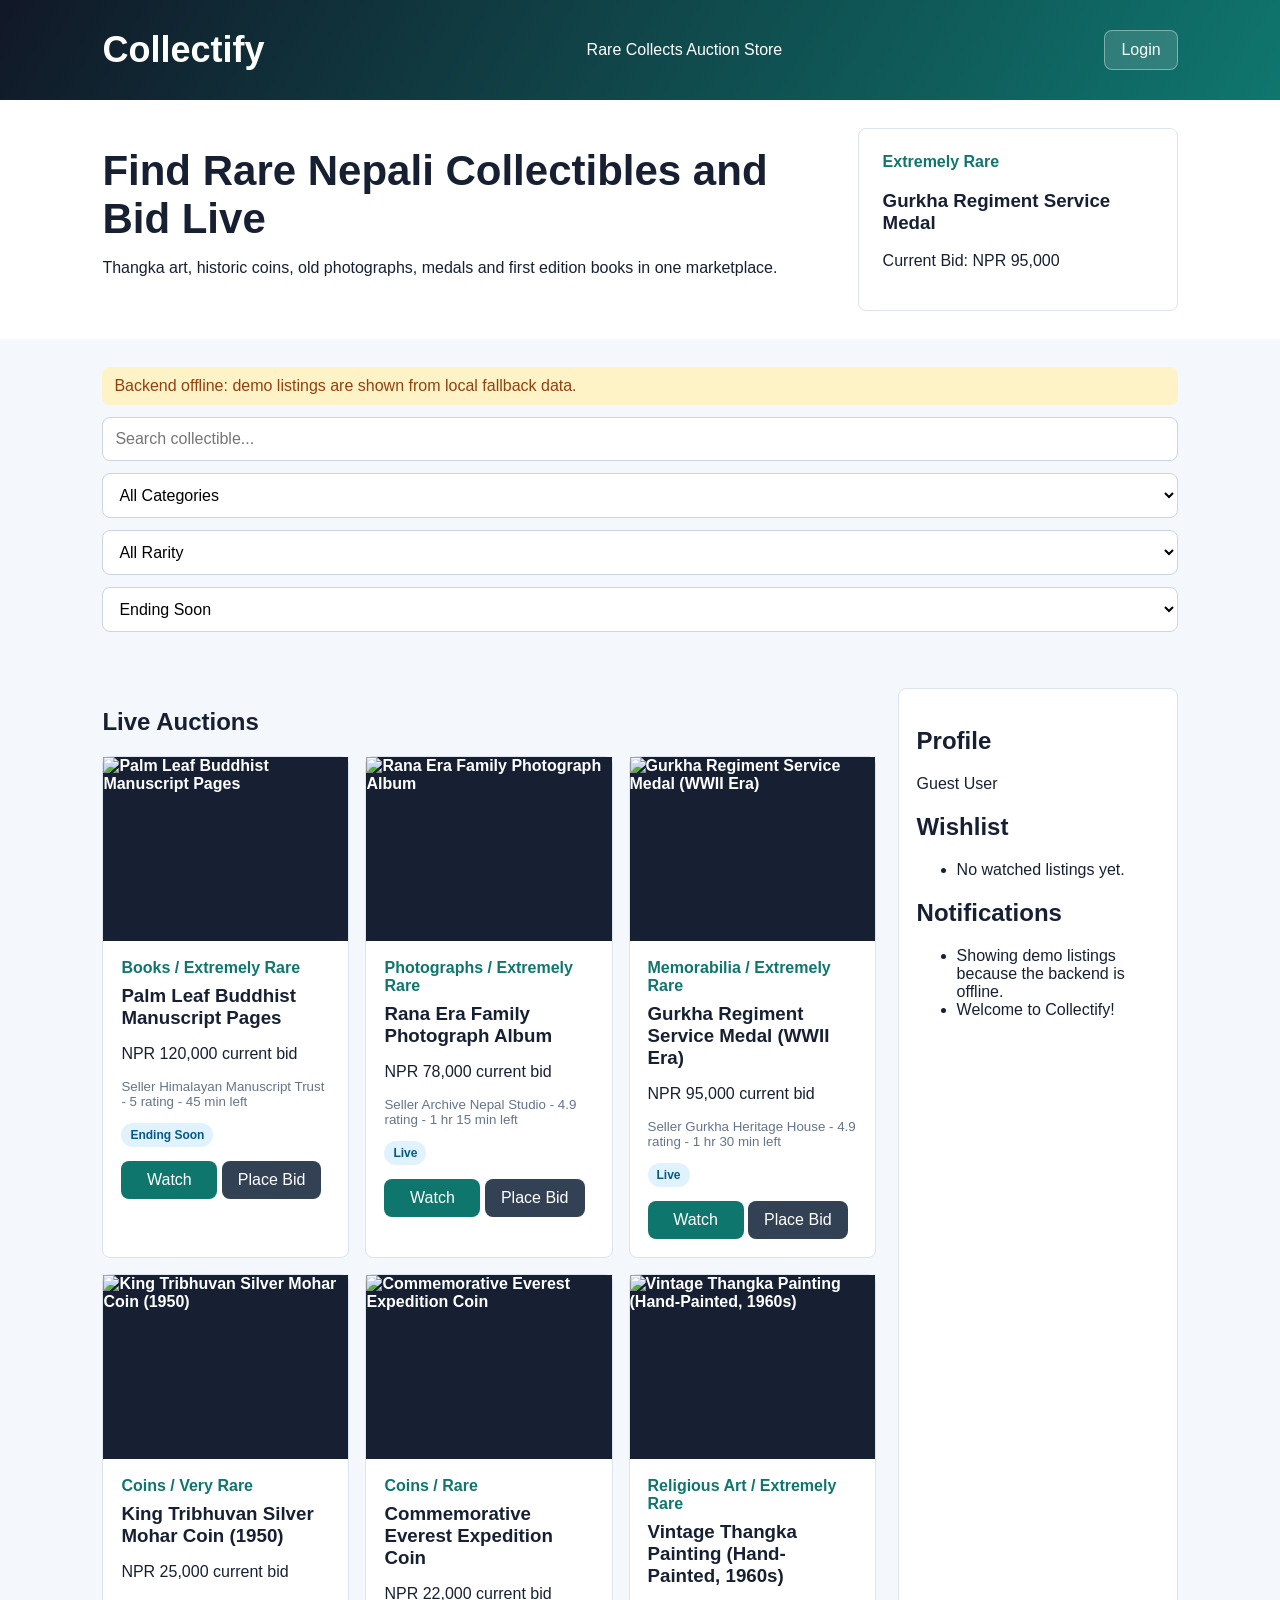
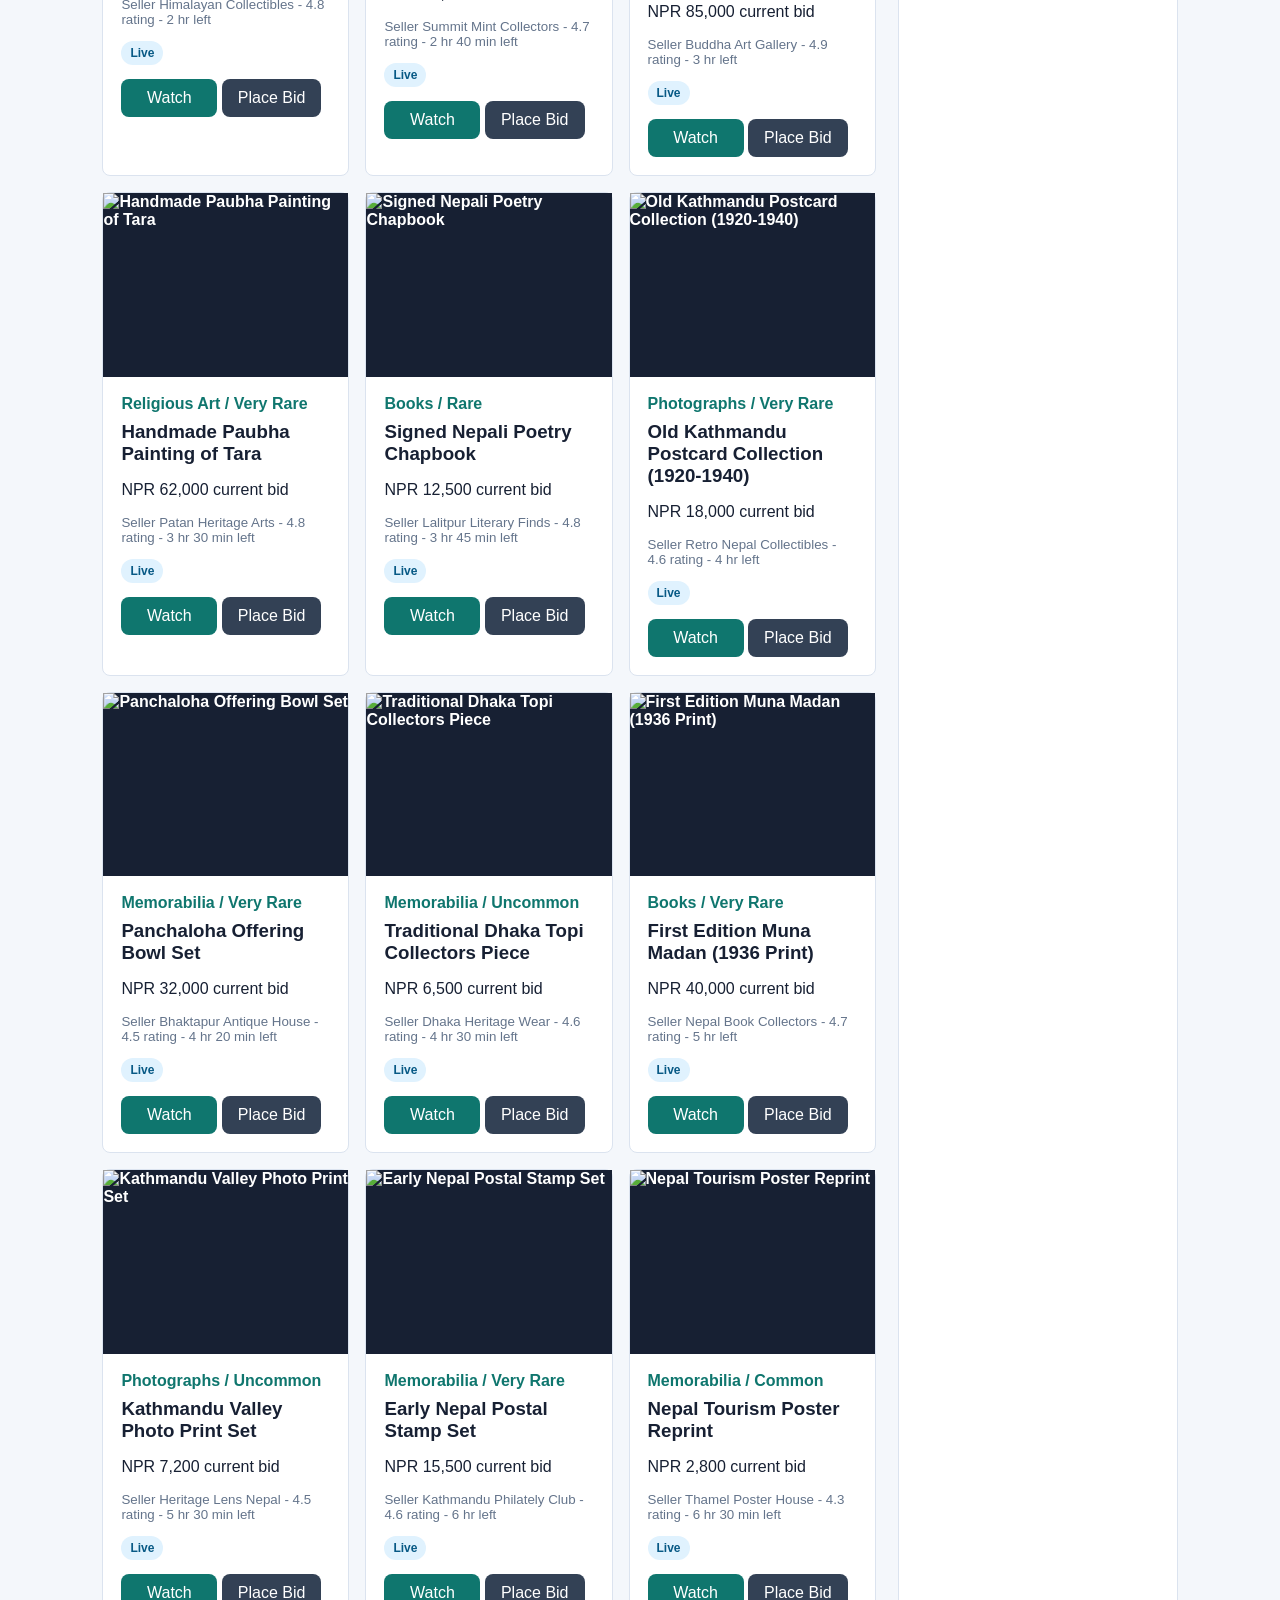
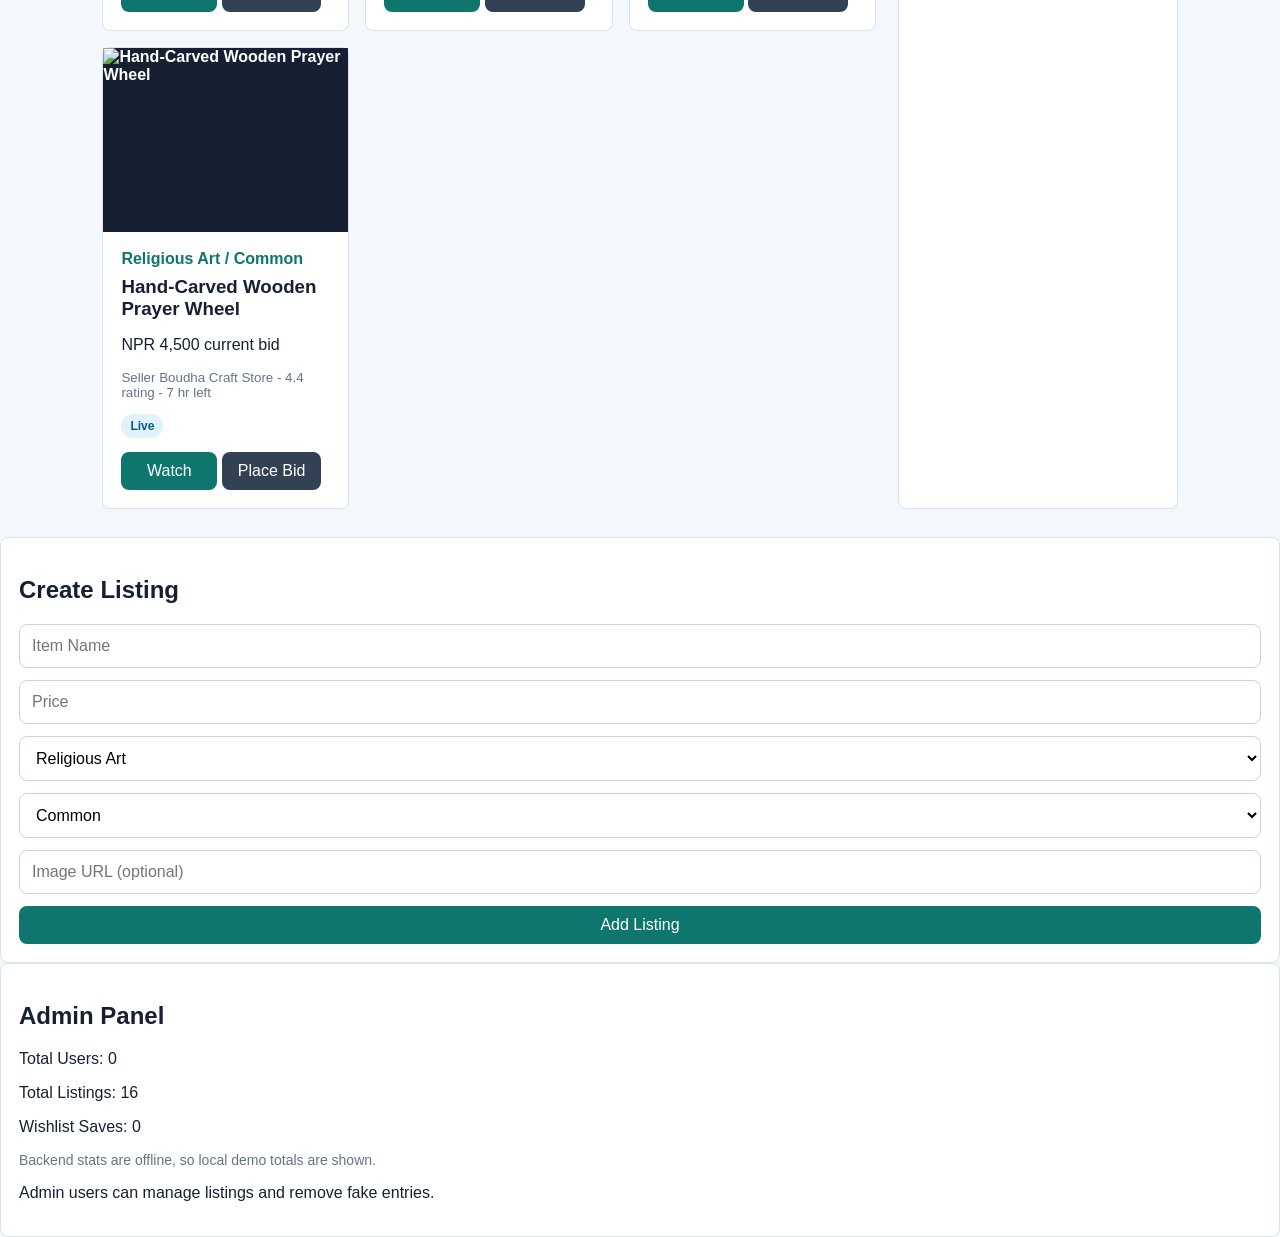
==== commit d4824b10: "Hide admin-only listing controls" ====
--- a/index.html
+++ b/index.html
@@ -140,7 +140,7 @@
         <p>Total Listings: <span id="totalListings">0</span></p>
         <p>Wishlist Saves: <span id="totalWishlist">0</span></p>
         <p id="adminStatus">Log in as admin to view protected dashboard totals.</p>
-        <p>Admin can manage users and remove fake listings.</p>
+        <p>Admin users can manage listings and remove fake entries.</p>
     </section>
 
     <div class="modal-backdrop" id="detailModal" aria-hidden="true">
--- a/style.css
+++ b/style.css
@@ -37,6 +37,11 @@
   color: white;
   cursor: pointer;
   padding: 10px 16px;
+}
+
+button:disabled {
+  cursor: not-allowed;
+  opacity: 0.7;
 }
 
 button:hover,
@@ -237,6 +242,21 @@
   background: #334155;
 }
 
+.bid-history {
+  border-top: 1px solid #dbe3ef;
+  margin-top: 16px;
+  padding-top: 14px;
+}
+
+.bid-history h3 {
+  margin: 0 0 8px;
+}
+
+.bid-history ul {
+  margin: 0;
+  padding-left: 18px;
+}
+
 .item-meta {
   display: flex;
   margin-bottom: 14px;
@@ -524,6 +544,32 @@
   margin: 0 8% 28px;
 }
 
+.auth-status {
+  border-radius: 8px;
+  margin: 0;
+  padding: 12px;
+}
+
+.auth-status.info {
+  background: #e0f2fe;
+  color: #075985;
+}
+
+.auth-status.success {
+  background: #dcfce7;
+  color: #166534;
+}
+
+.auth-status.warning {
+  background: #fef3c7;
+  color: #92400e;
+}
+
+.auth-status.error {
+  background: #fee2e2;
+  color: #991b1b;
+}
+
 #adminStatus {
   color: #64748b;
   font-size: 14px;
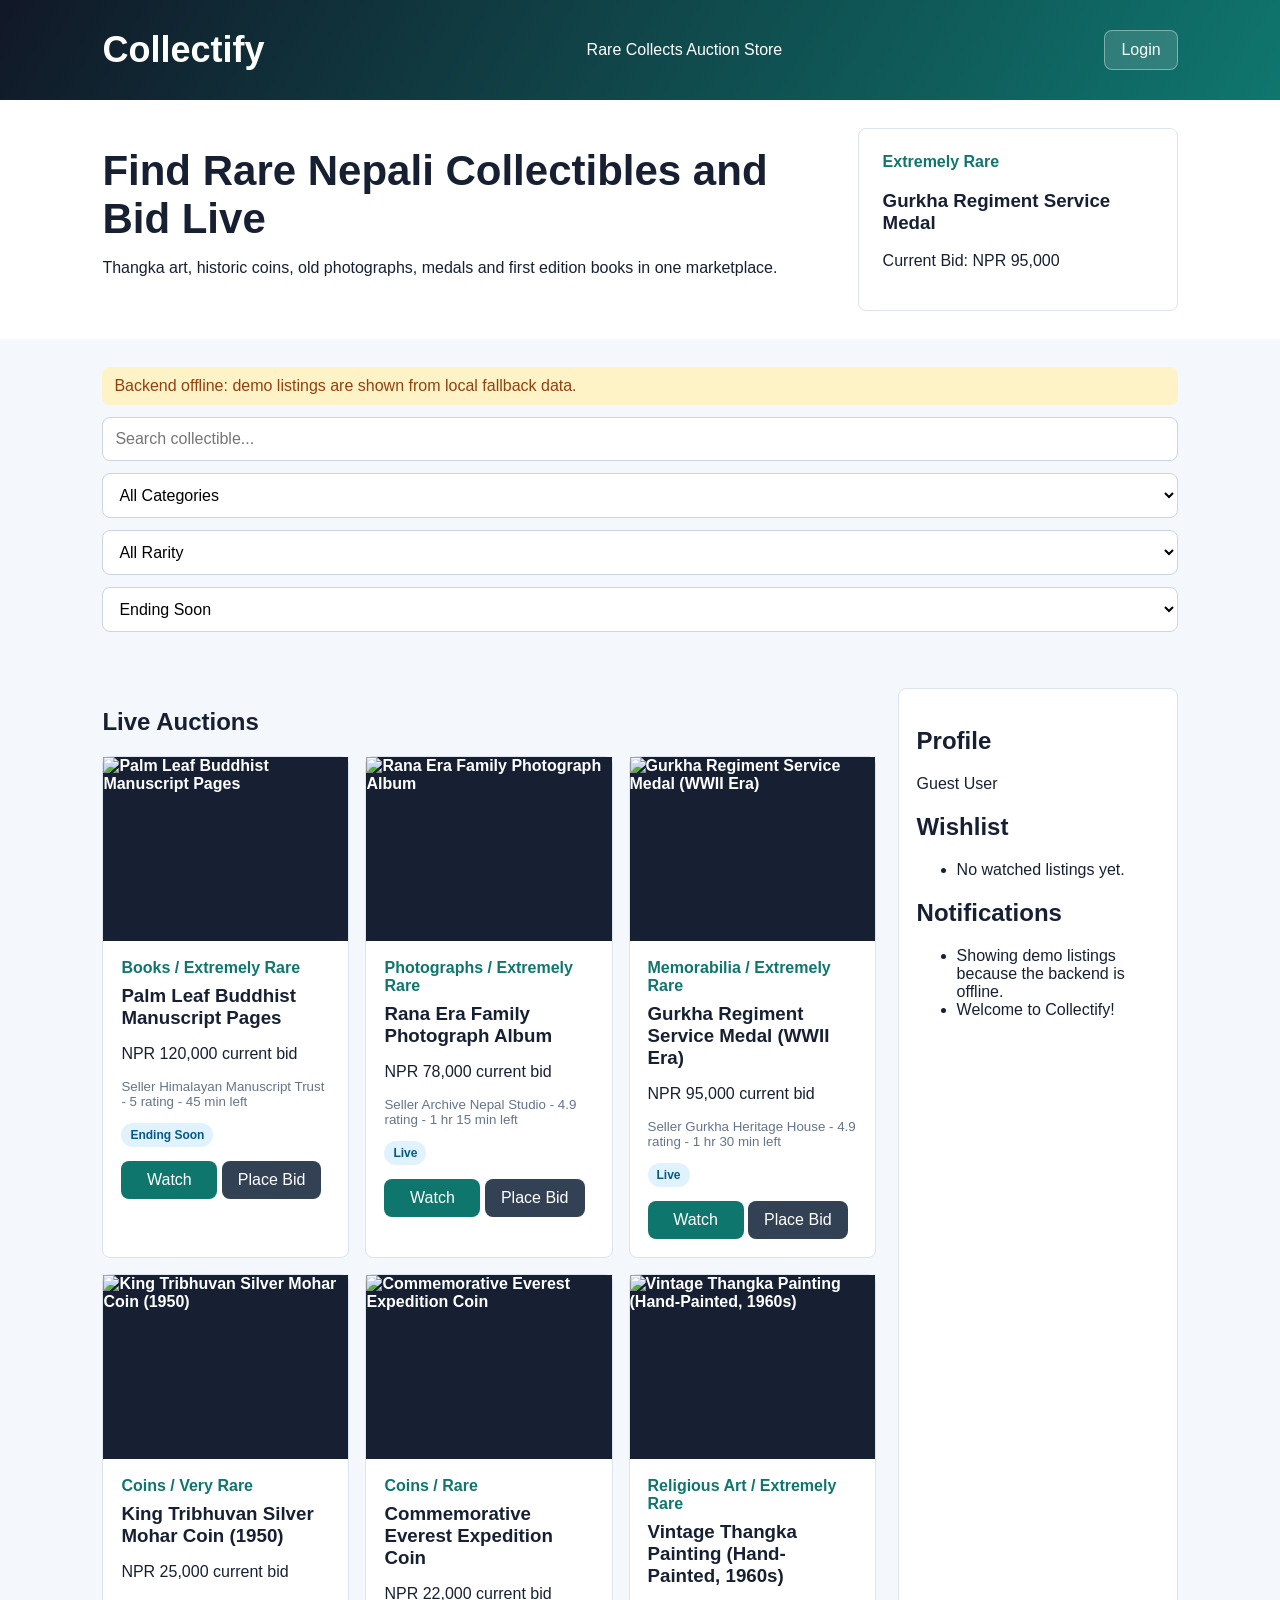
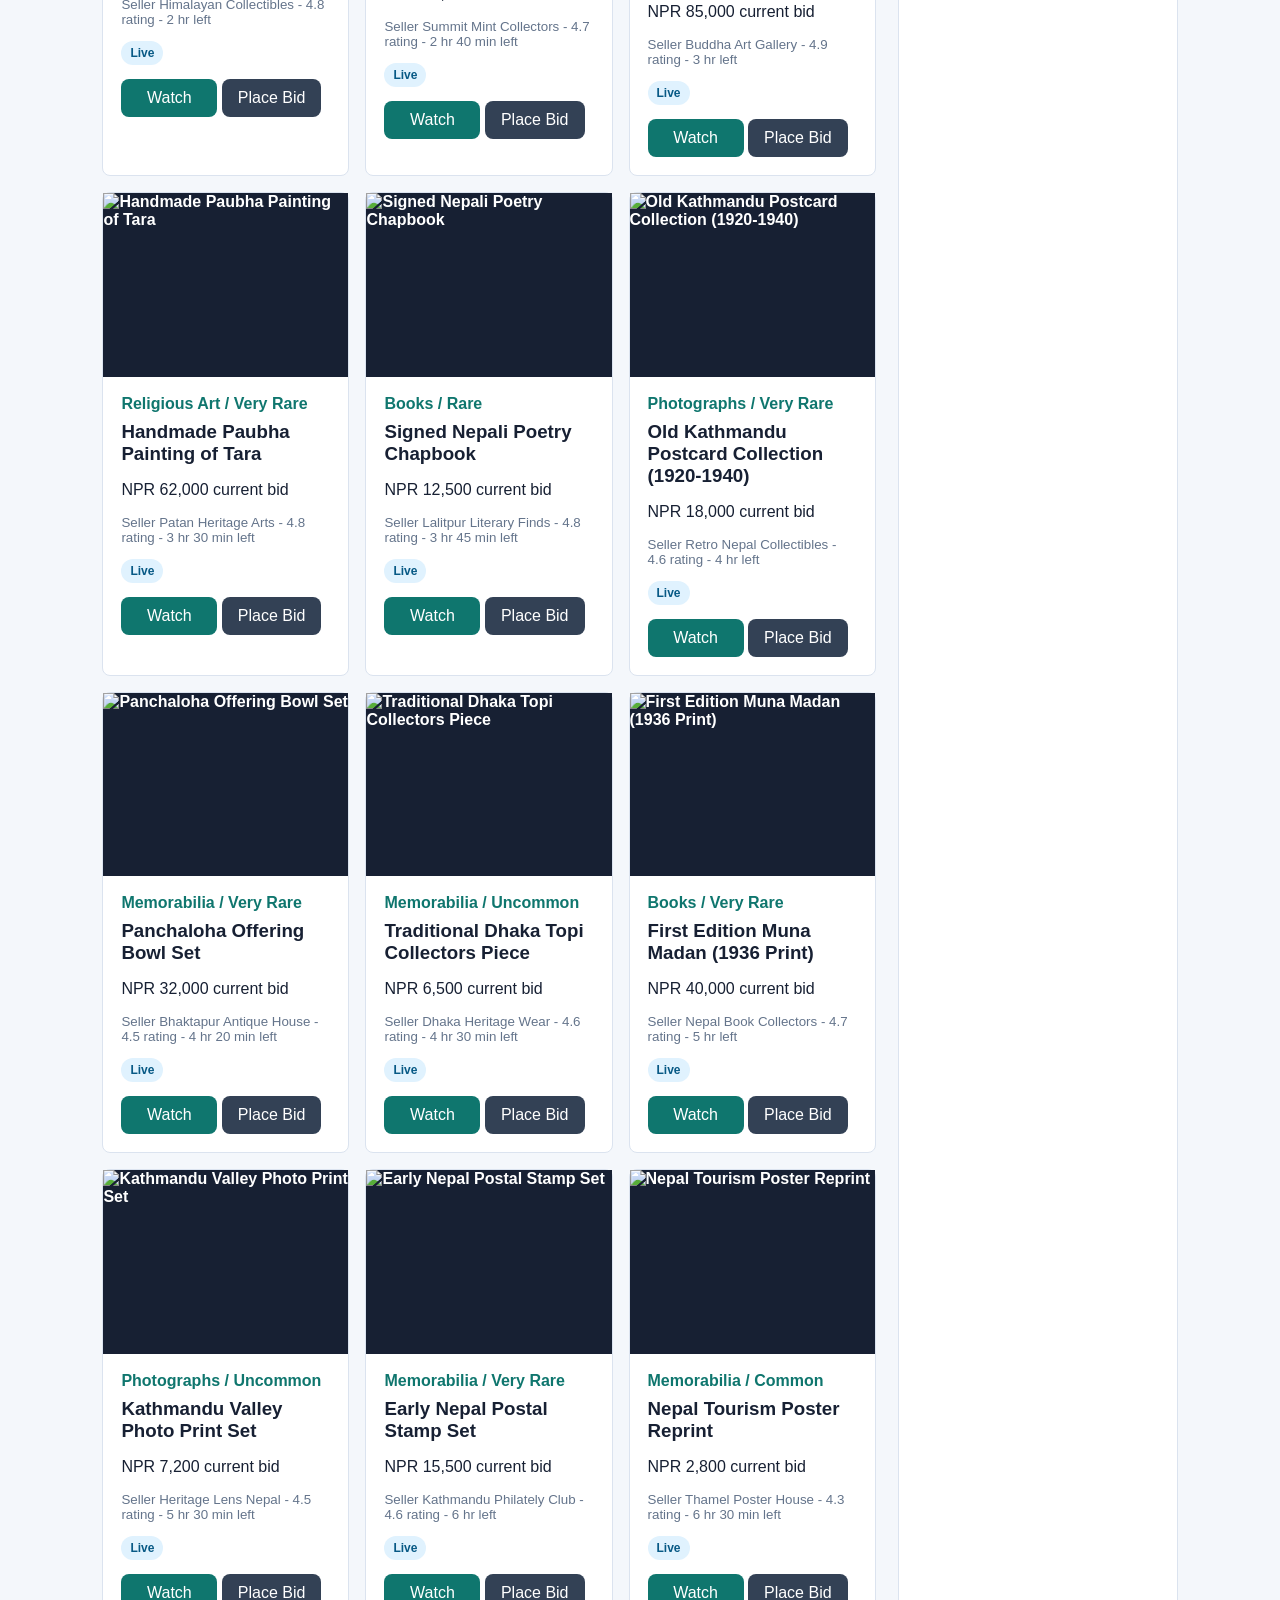
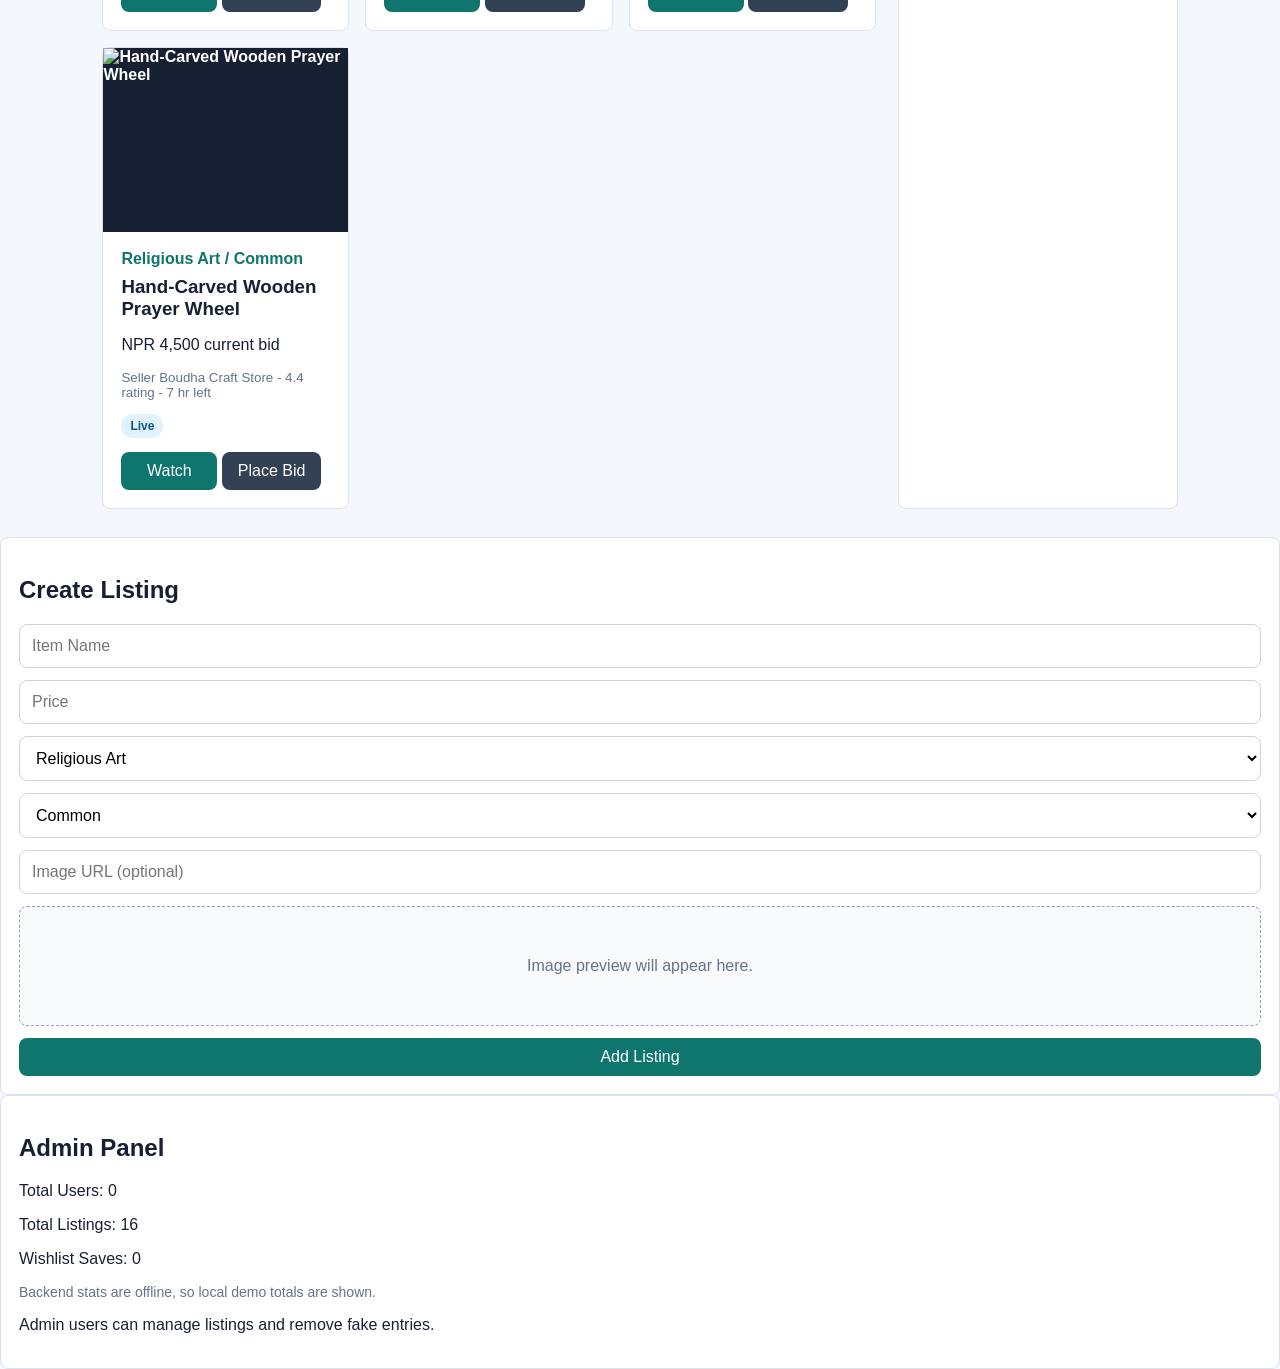
==== commit 1316fc34: "Add listing image preview" ====
--- a/index.html
+++ b/index.html
@@ -126,7 +126,12 @@
                 type="url"
                 id="imageUrl"
                 placeholder="Image URL (optional)"
+                oninput="previewListingImage()"
             >
+
+            <div class="image-preview" id="imagePreview">
+                Image preview will appear here.
+            </div>
 
             <button type="button" onclick="addItem()">
                 Add Listing
--- a/style.css
+++ b/style.css
@@ -478,6 +478,29 @@
   gap: 12px;
 }
 
+.image-preview {
+  align-items: center;
+  background: #f8fafc;
+  border: 1px dashed #94a3b8;
+  border-radius: 8px;
+  color: #64748b;
+  display: flex;
+  justify-content: center;
+  min-height: 120px;
+  overflow: hidden;
+  padding: 12px;
+}
+
+.image-preview.active {
+  padding: 0;
+}
+
+.image-preview img {
+  height: 160px;
+  object-fit: cover;
+  width: 100%;
+}
+
 .auth-layout {
   display: block;
   margin: 0 auto;
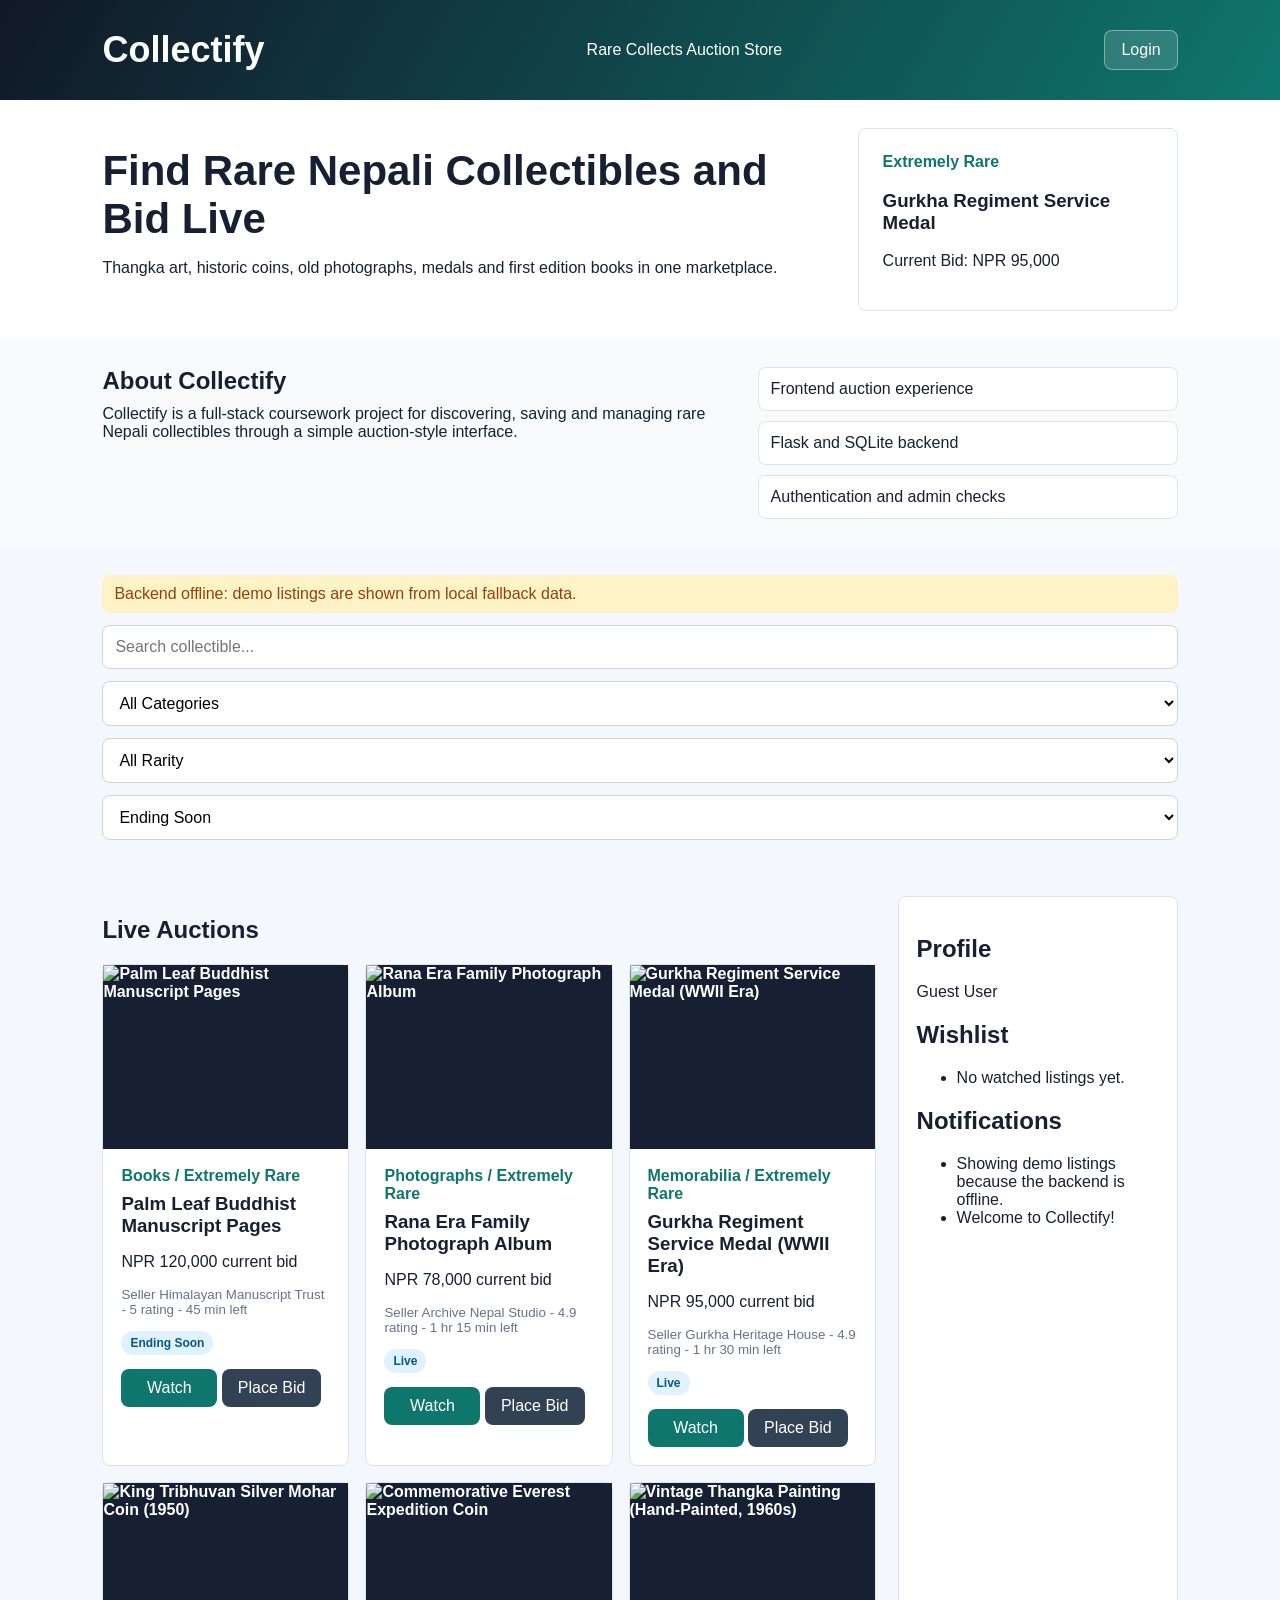
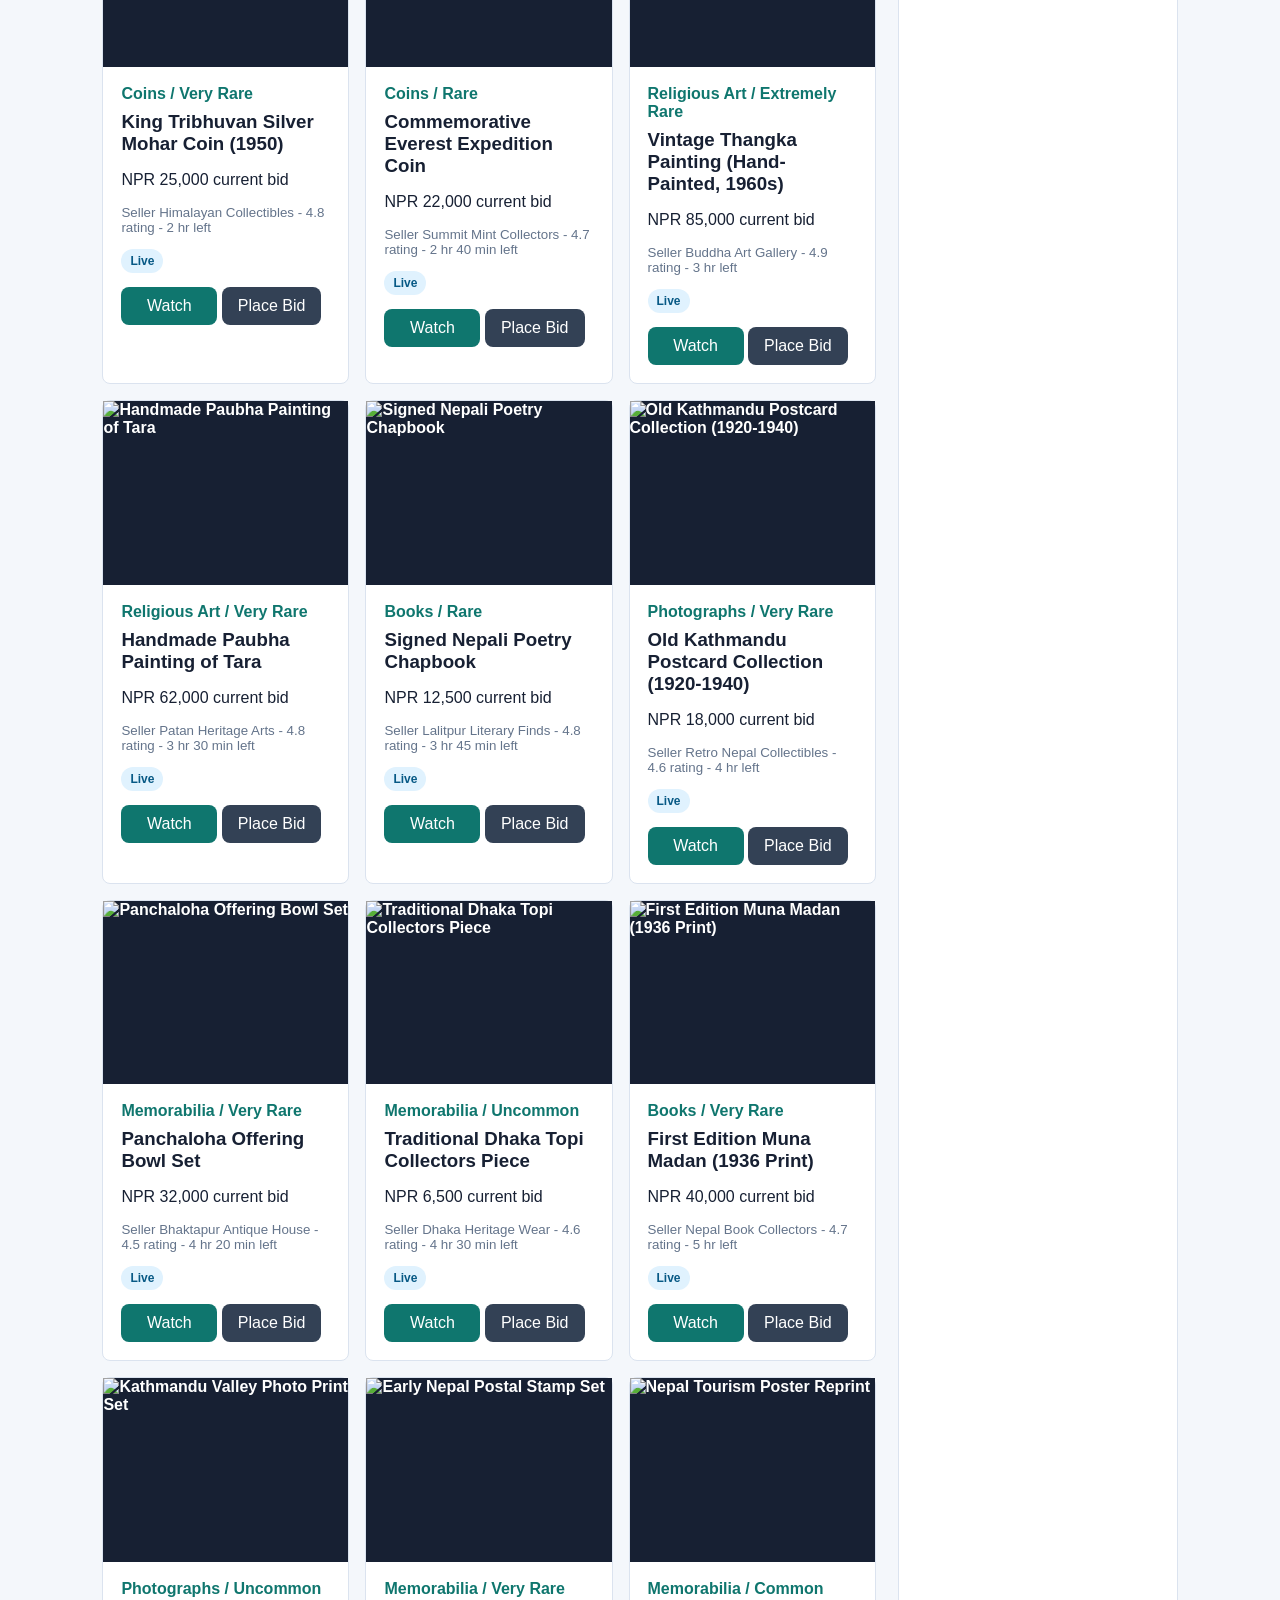
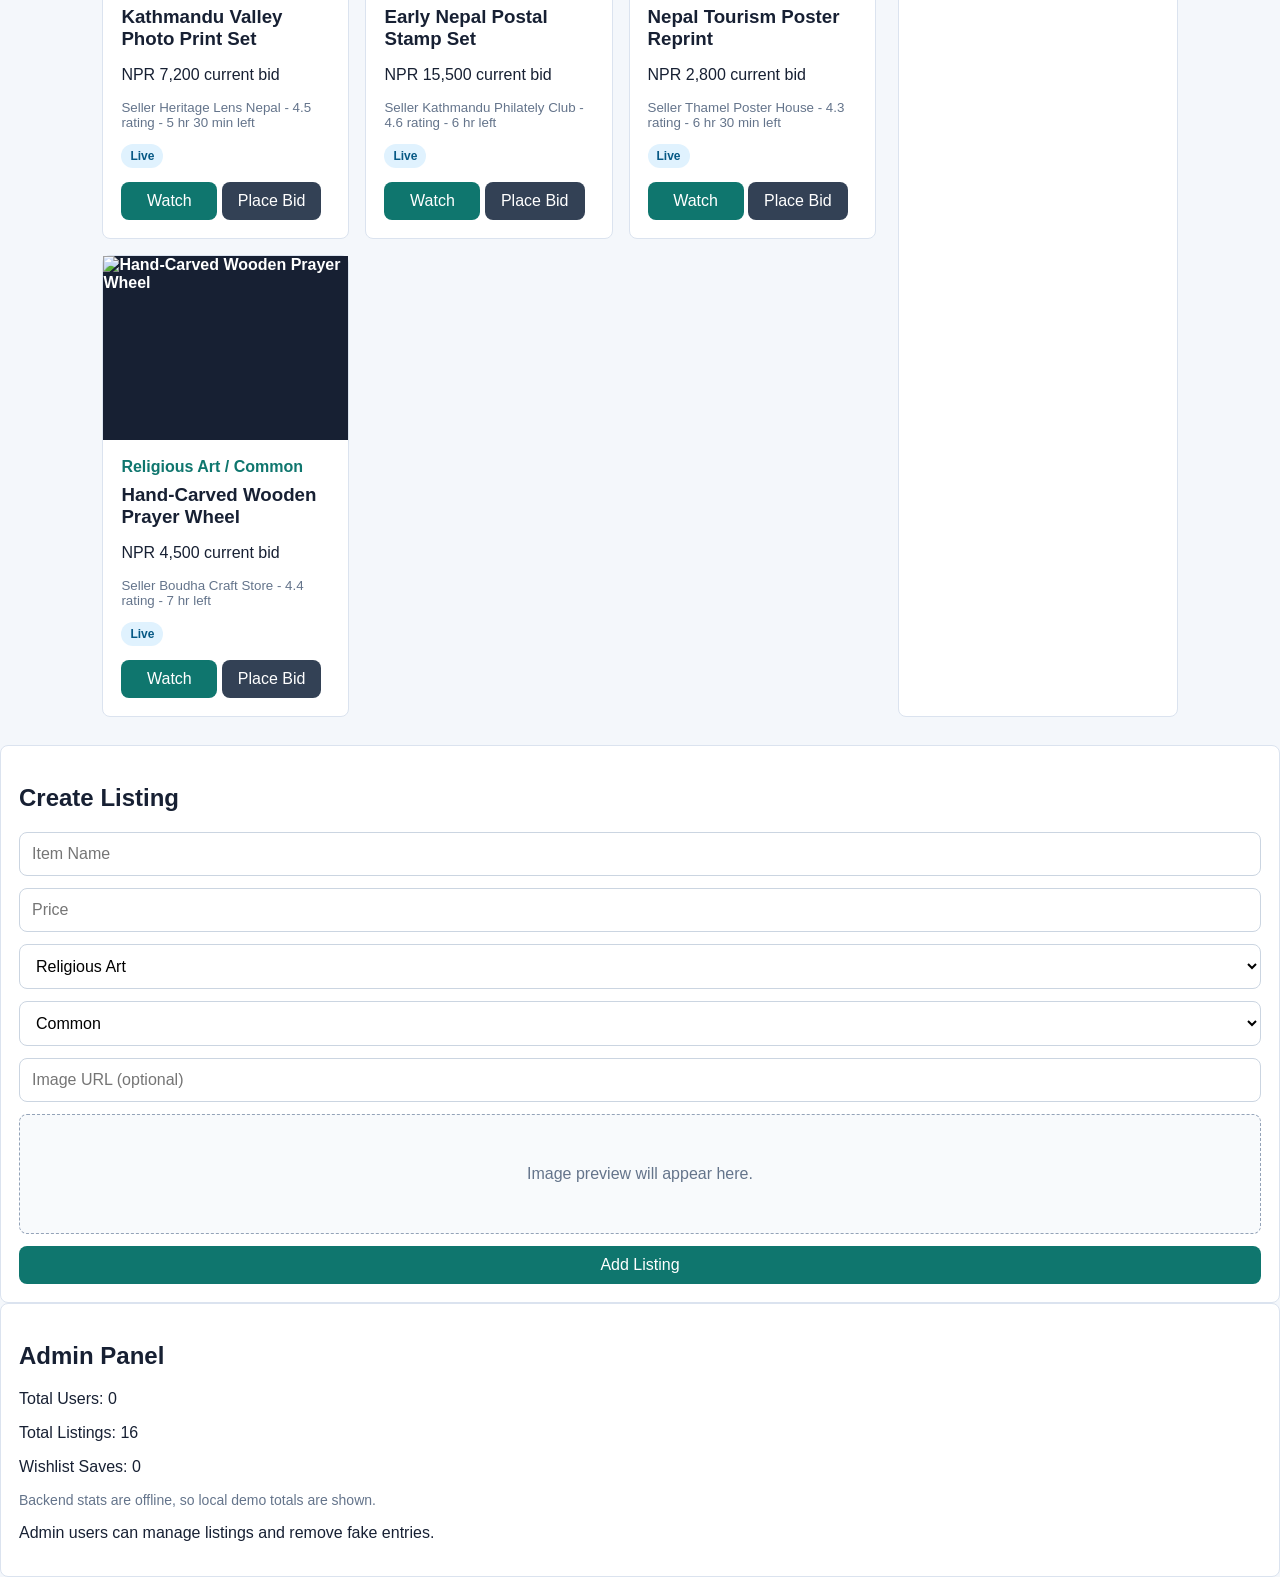
==== commit b7b58cda: "Add about project section" ====
--- a/index.html
+++ b/index.html
@@ -30,6 +30,18 @@
             <span>Extremely Rare</span>
             <h3>Gurkha Regiment Service Medal</h3>
             <p>Current Bid: NPR 95,000</p>
+        </div>
+    </section>
+
+    <section class="about-project">
+        <div>
+            <h2>About Collectify</h2>
+            <p>Collectify is a full-stack coursework project for discovering, saving and managing rare Nepali collectibles through a simple auction-style interface.</p>
+        </div>
+        <div class="about-points">
+            <span>Frontend auction experience</span>
+            <span>Flask and SQLite backend</span>
+            <span>Authentication and admin checks</span>
         </div>
     </section>
 
--- a/style.css
+++ b/style.css
@@ -79,6 +79,7 @@
 }
 
 .hero,
+.about-project,
 .filters,
 main,
 .form-section,
@@ -117,6 +118,33 @@
 .item-content span {
   color: #0f766e;
   font-weight: 700;
+}
+
+.about-project {
+  background: #f8fafc;
+  display: grid;
+  gap: 18px;
+  grid-template-columns: 1fr minmax(240px, 420px);
+}
+
+.about-project h2 {
+  margin: 0 0 10px;
+}
+
+.about-project p {
+  margin: 0;
+}
+
+.about-points {
+  display: grid;
+  gap: 10px;
+}
+
+.about-points span {
+  background: white;
+  border: 1px solid #dbe3ef;
+  border-radius: 8px;
+  padding: 12px;
 }
 
 .filters {
@@ -600,6 +628,7 @@
 
 @media (max-width: 760px) {
   .hero,
+  .about-project,
   main,
   .auth-layout {
     grid-template-columns: 1fr;
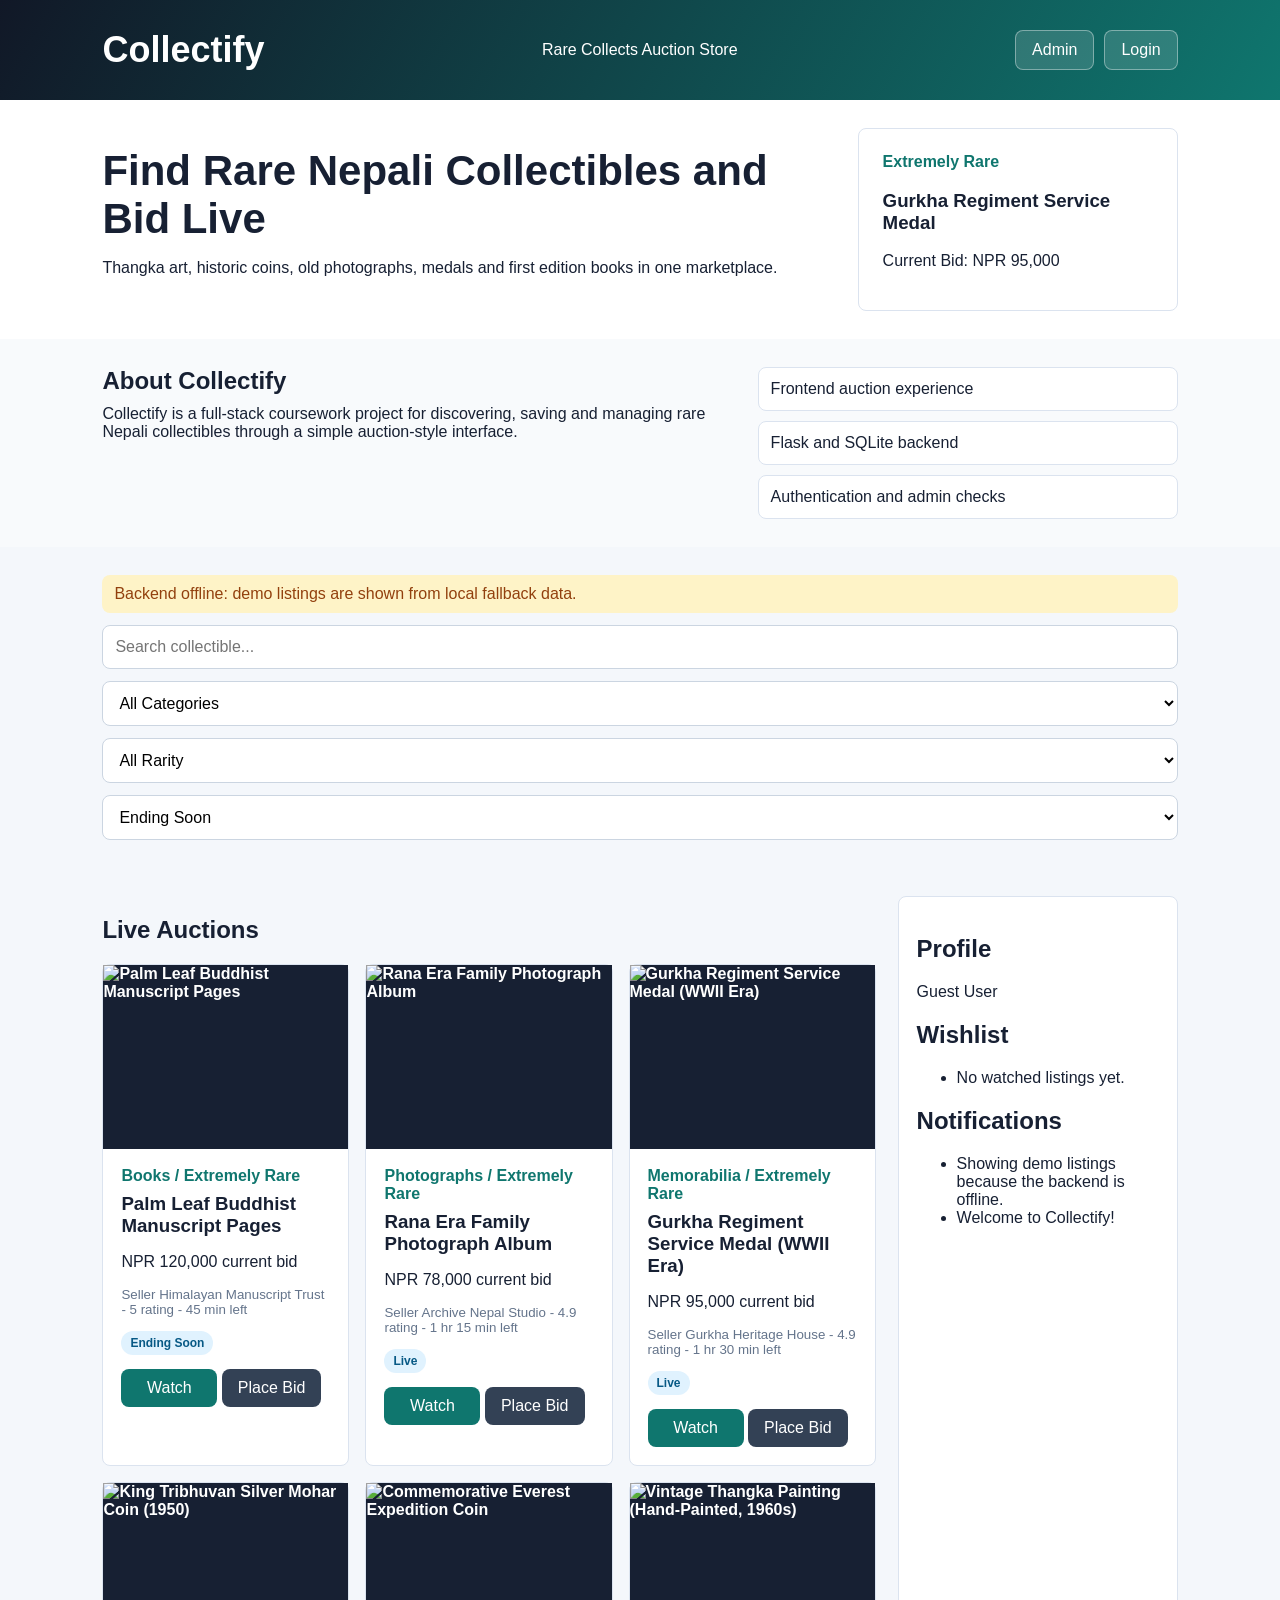
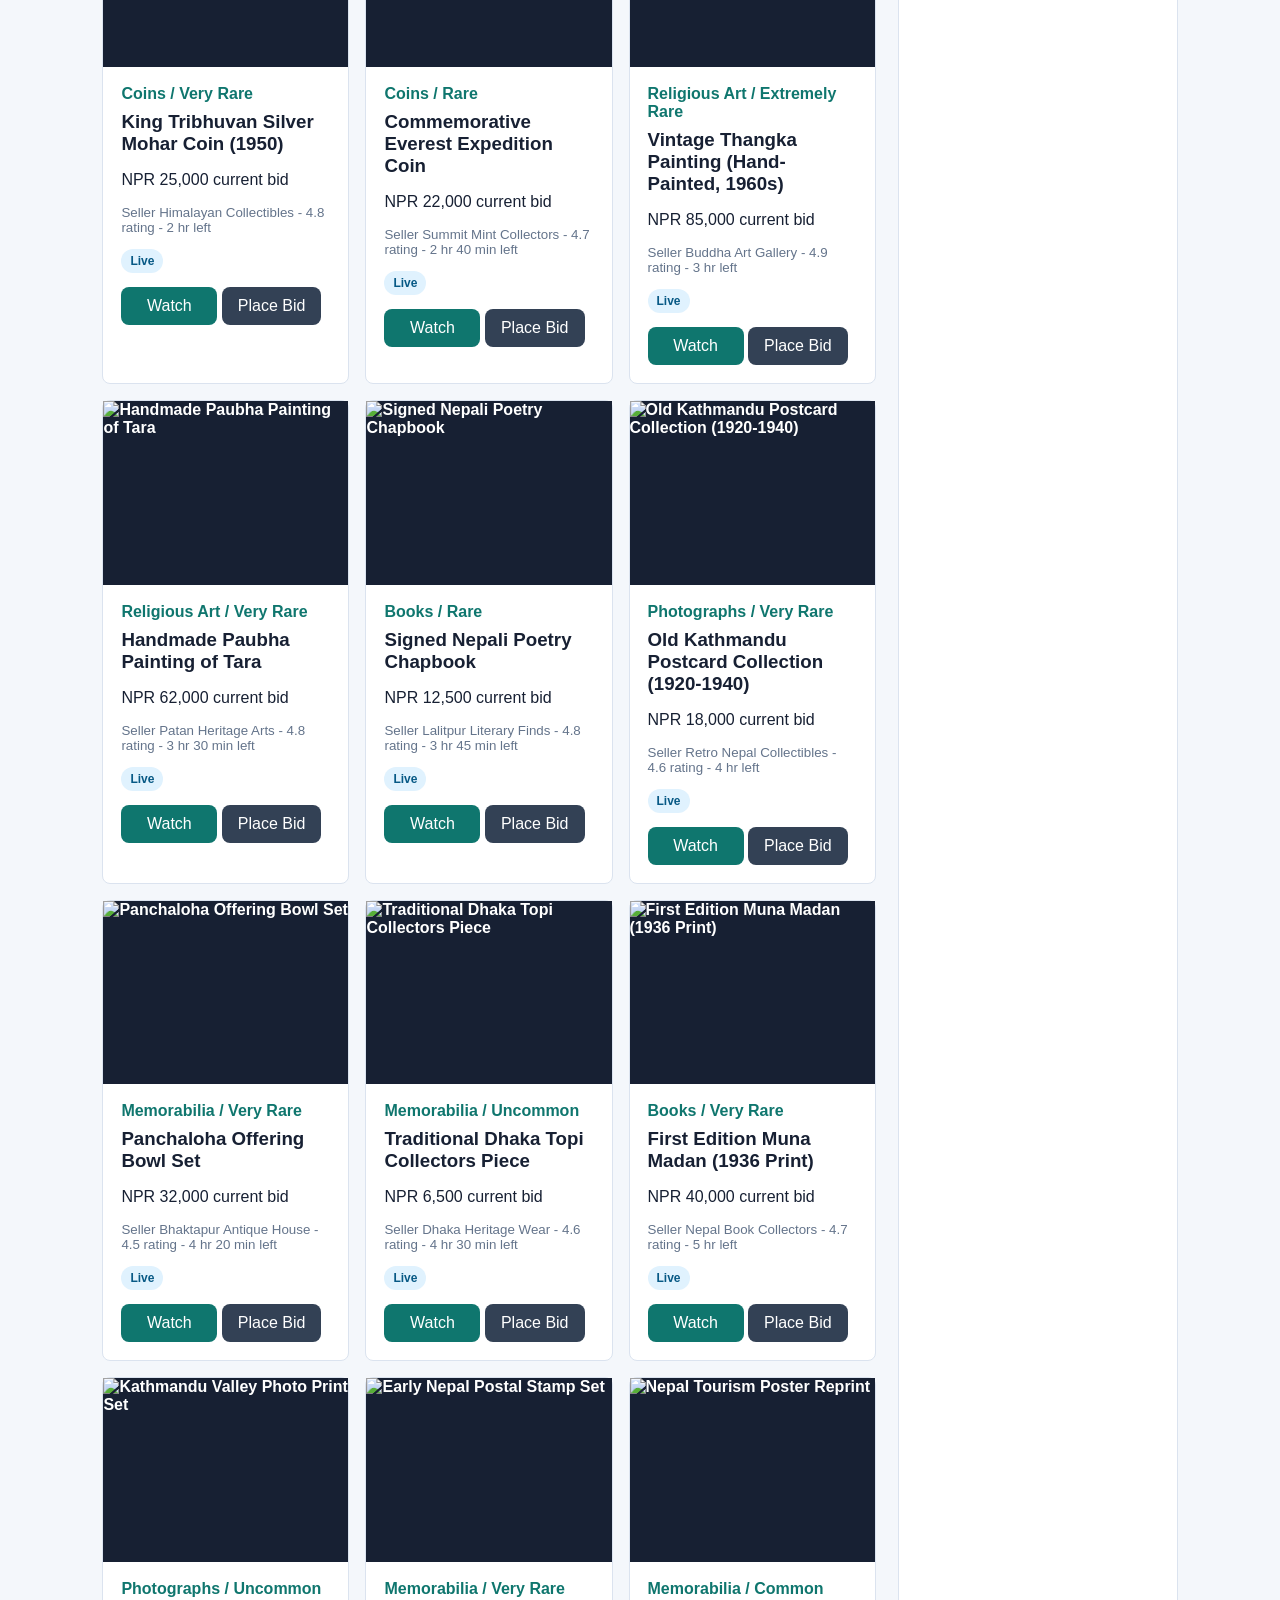
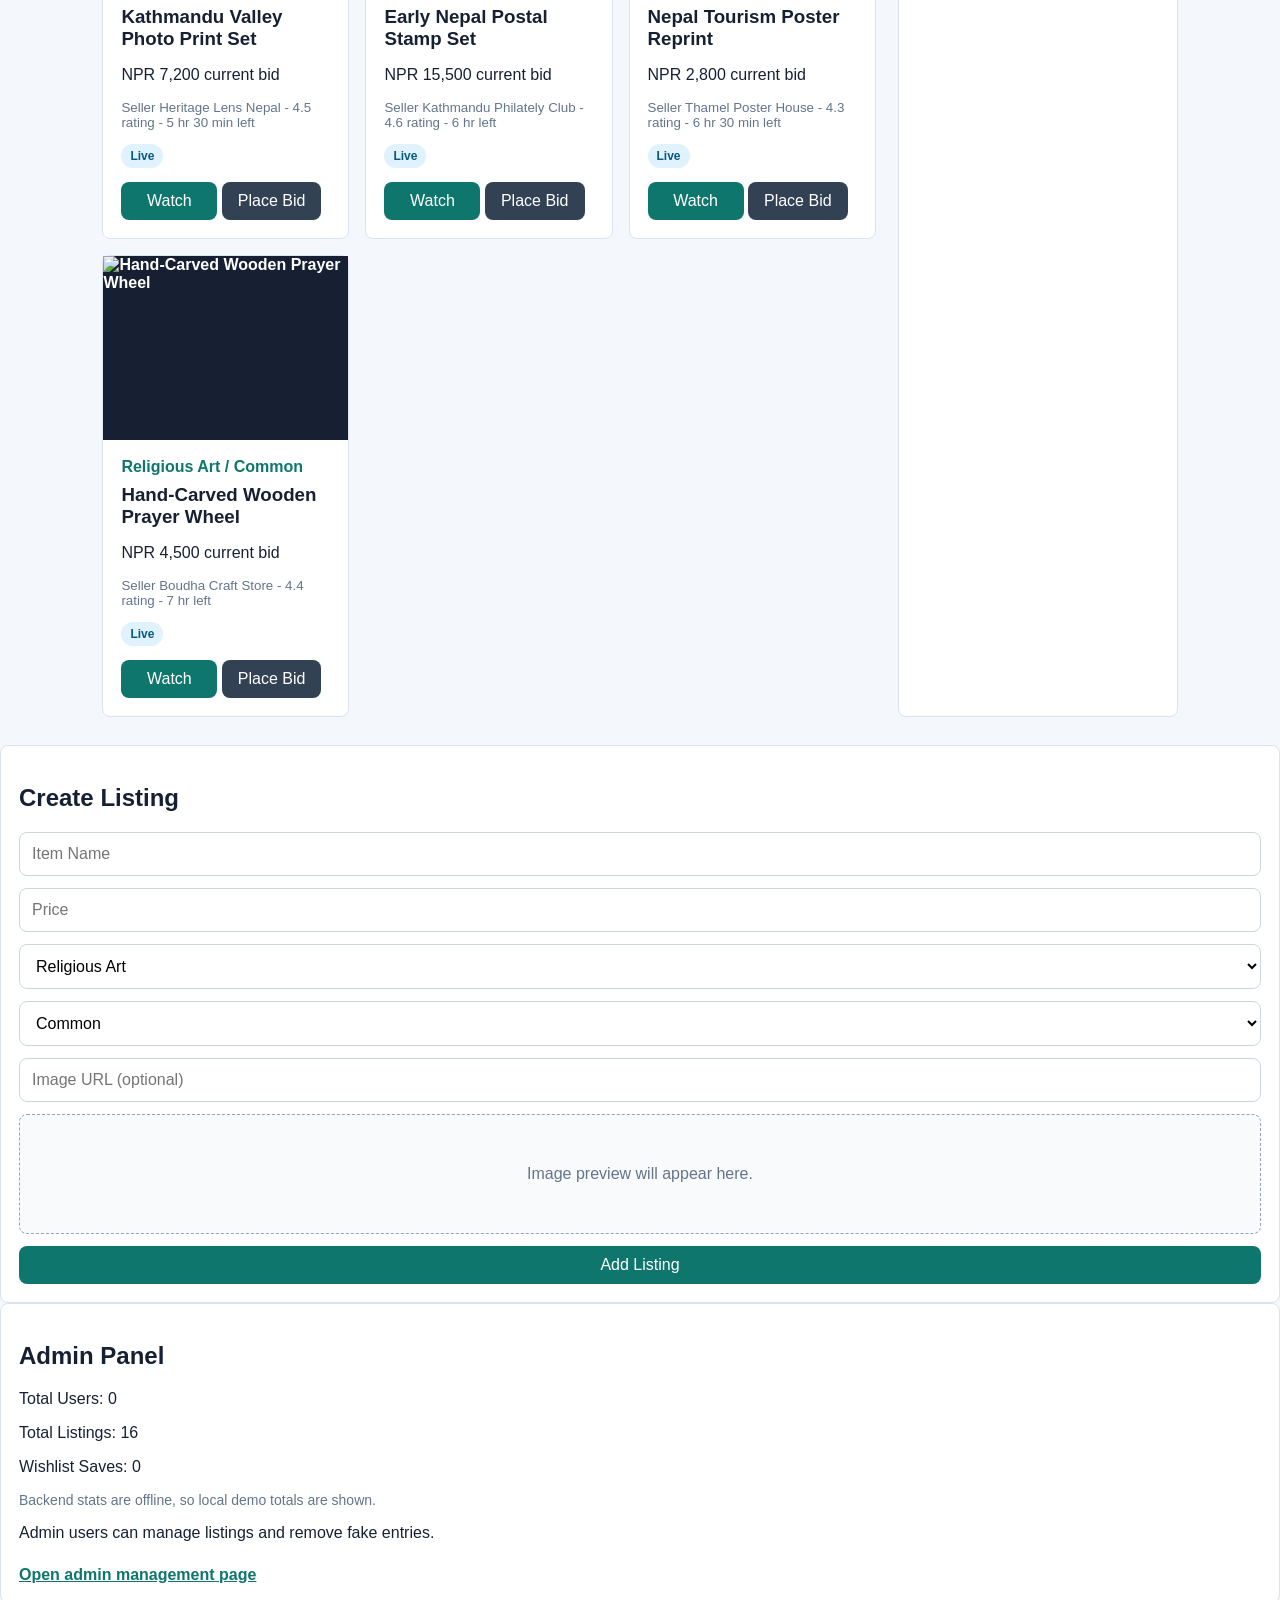
==== commit 2a34a85b: "Add admin management page" ====
--- a/index.html
+++ b/index.html
@@ -13,6 +13,7 @@
         <h1>Collectify</h1>
         <p>Rare Collects Auction Store</p>
         <div class="header-actions">
+            <a class="nav-link" href="admin.html">Admin</a>
             <a class="nav-link" id="authLink" href="auth.html">Login</a>
             <button class="nav-link logout-button" id="logoutButton" type="button" onclick="logoutUser()" hidden>
                 Logout
@@ -158,6 +159,7 @@
         <p>Wishlist Saves: <span id="totalWishlist">0</span></p>
         <p id="adminStatus">Log in as admin to view protected dashboard totals.</p>
         <p>Admin users can manage listings and remove fake entries.</p>
+        <a class="inline-link" href="admin.html">Open admin management page</a>
     </section>
 
     <div class="modal-backdrop" id="detailModal" aria-hidden="true">
--- a/style.css
+++ b/style.css
@@ -595,6 +595,49 @@
   margin: 0 8% 28px;
 }
 
+.admin-page {
+  padding: 28px 8%;
+}
+
+.admin-heading {
+  margin-bottom: 20px;
+}
+
+.admin-grid {
+  display: grid;
+  gap: 18px;
+  grid-template-columns: repeat(2, minmax(260px, 1fr));
+}
+
+.admin-table {
+  background: white;
+  border: 1px solid #dbe3ef;
+  border-radius: 8px;
+  padding: 18px;
+}
+
+.admin-row {
+  border-top: 1px solid #e2e8f0;
+  display: grid;
+  gap: 4px;
+  padding: 12px 0;
+}
+
+.admin-row:first-child {
+  border-top: 0;
+}
+
+.admin-row span {
+  color: #64748b;
+}
+
+.inline-link {
+  color: #0f766e;
+  display: inline-block;
+  font-weight: 700;
+  margin-top: 8px;
+}
+
 .auth-status {
   border-radius: 8px;
   margin: 0;
@@ -630,6 +673,7 @@
   .hero,
   .about-project,
   main,
+  .admin-grid,
   .auth-layout {
     grid-template-columns: 1fr;
   }
